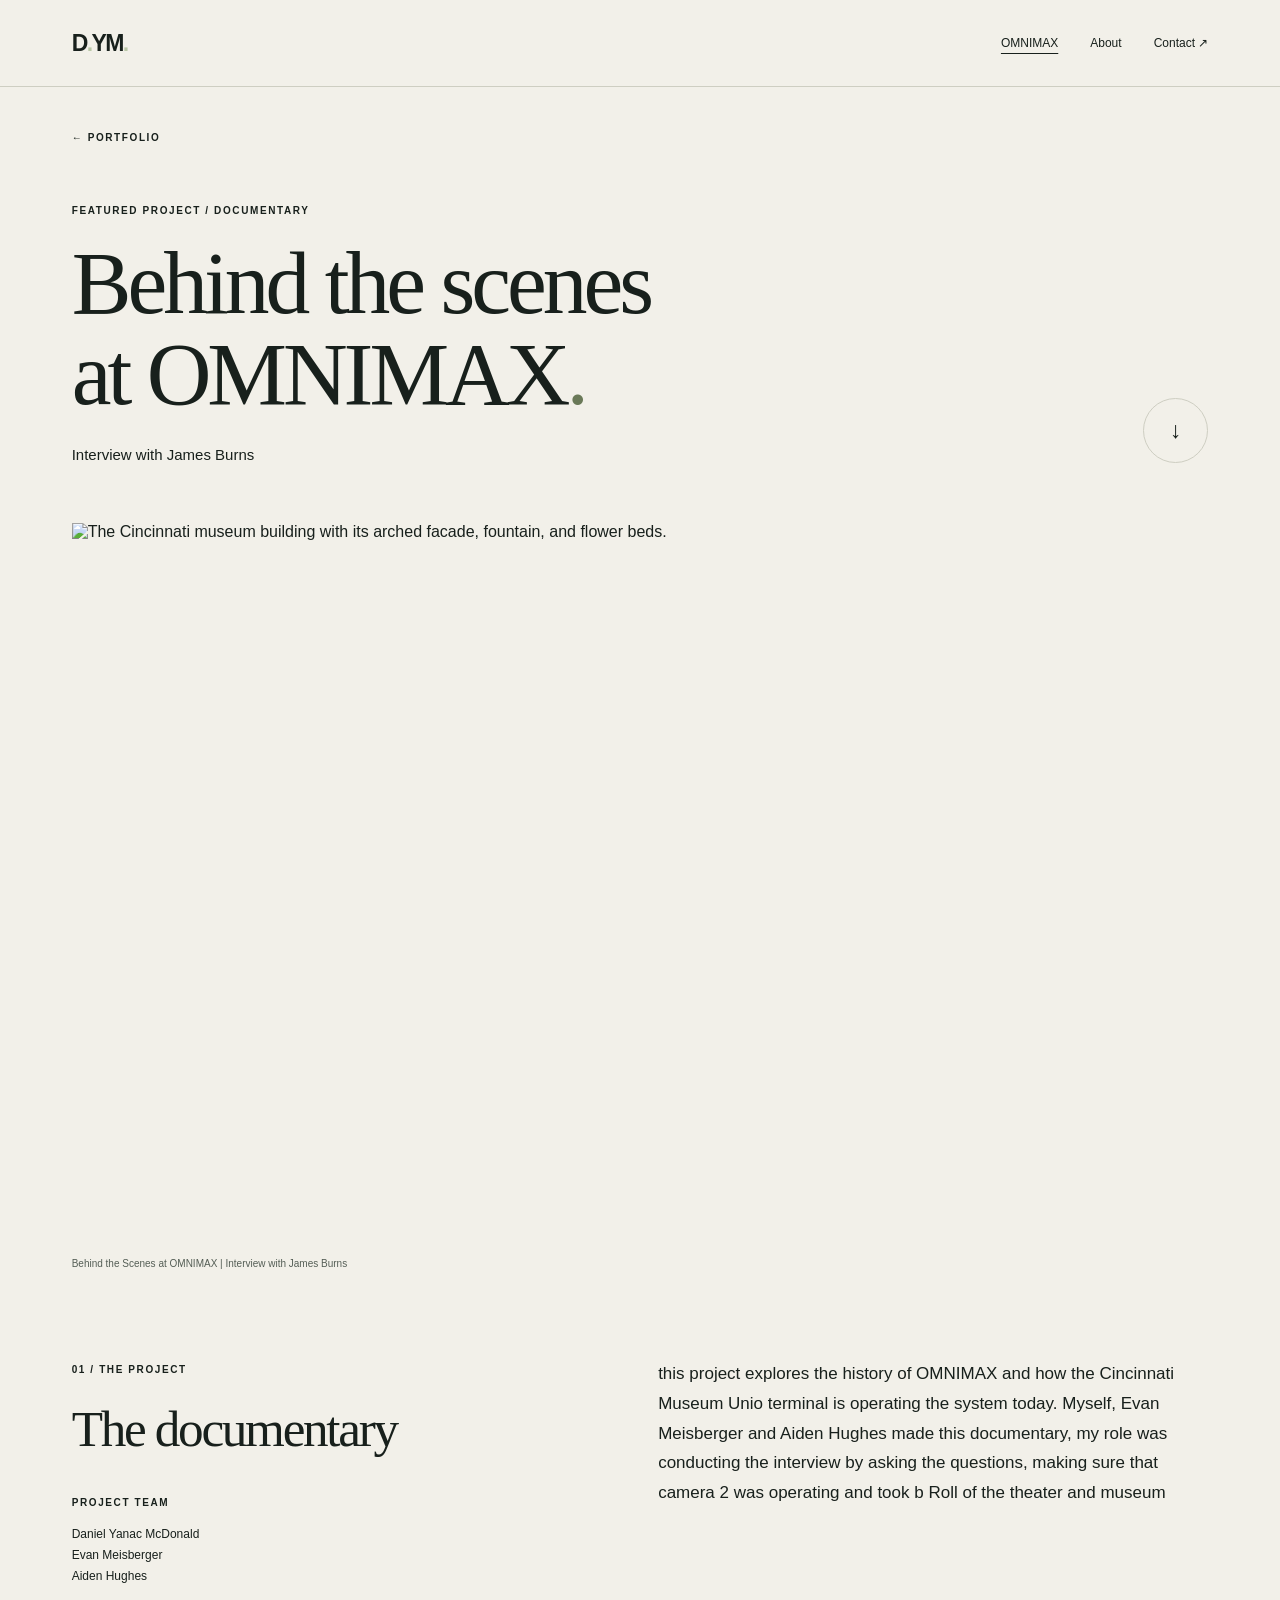
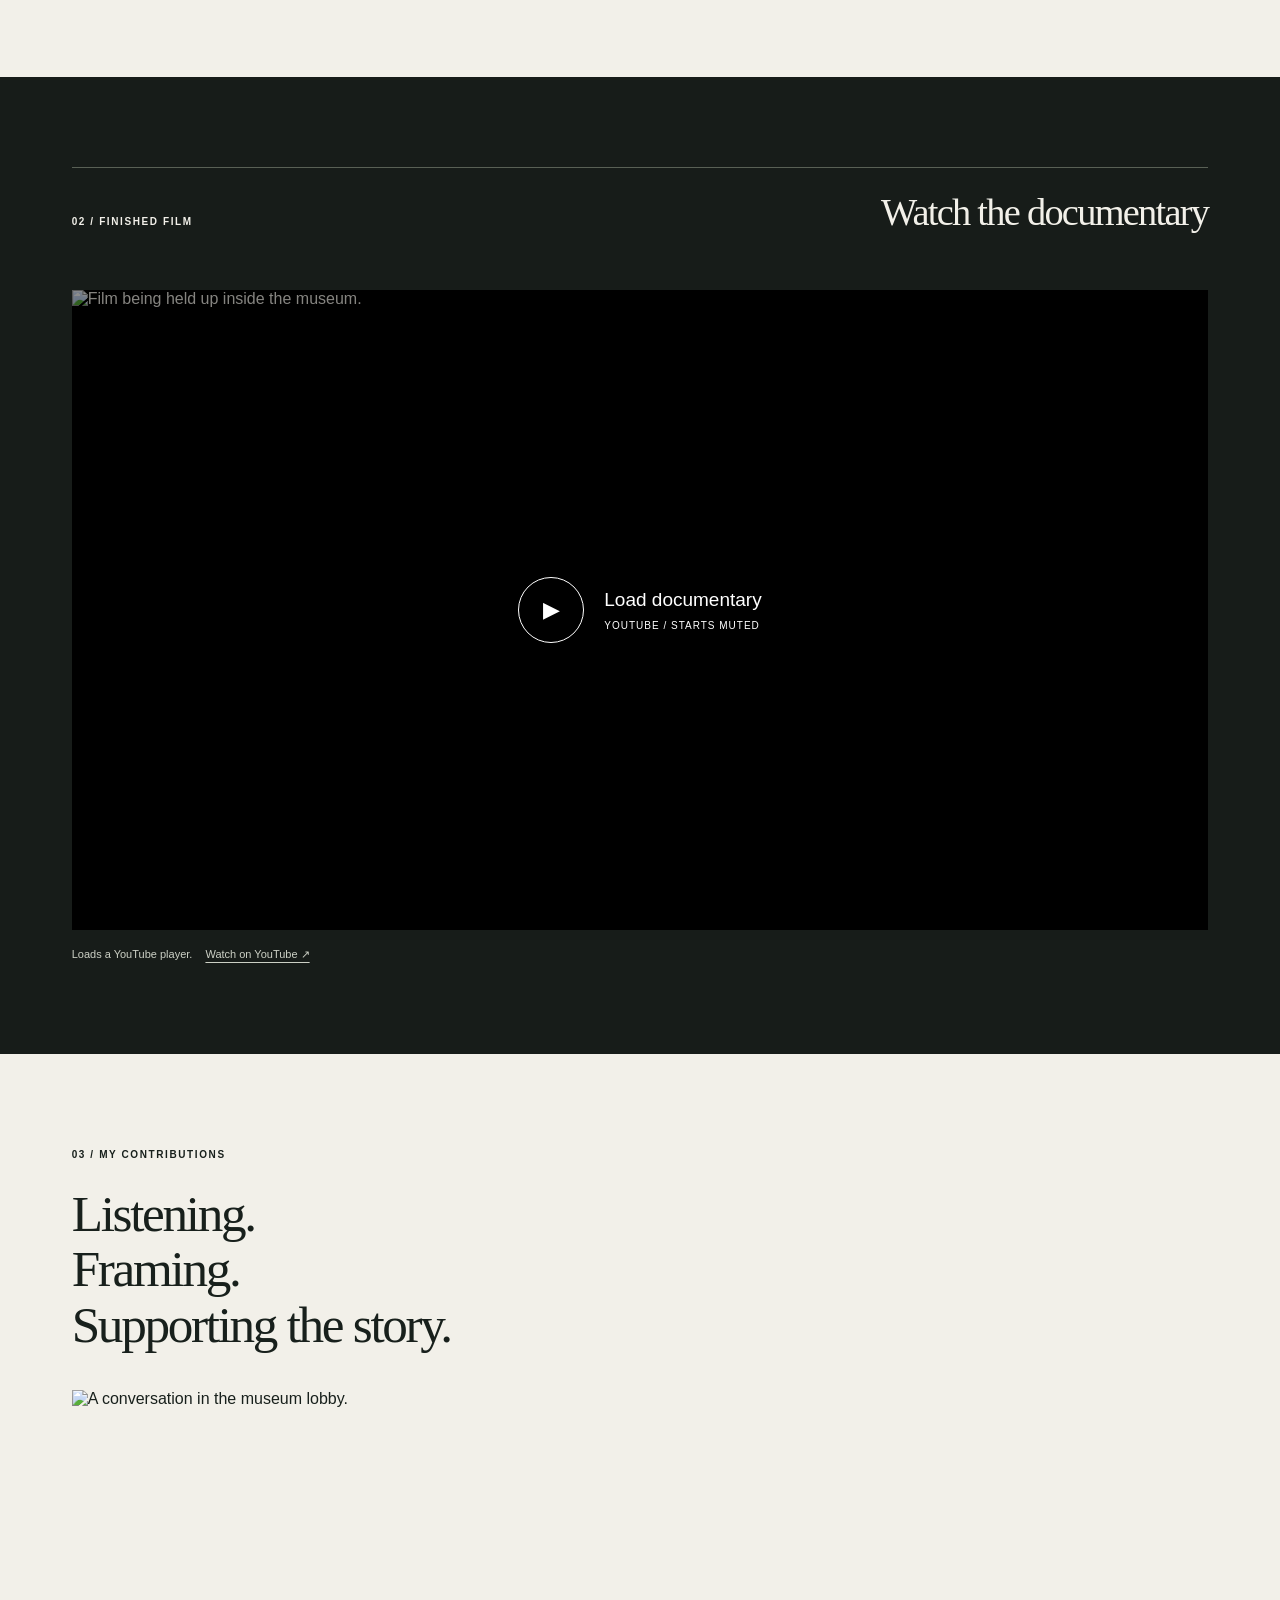
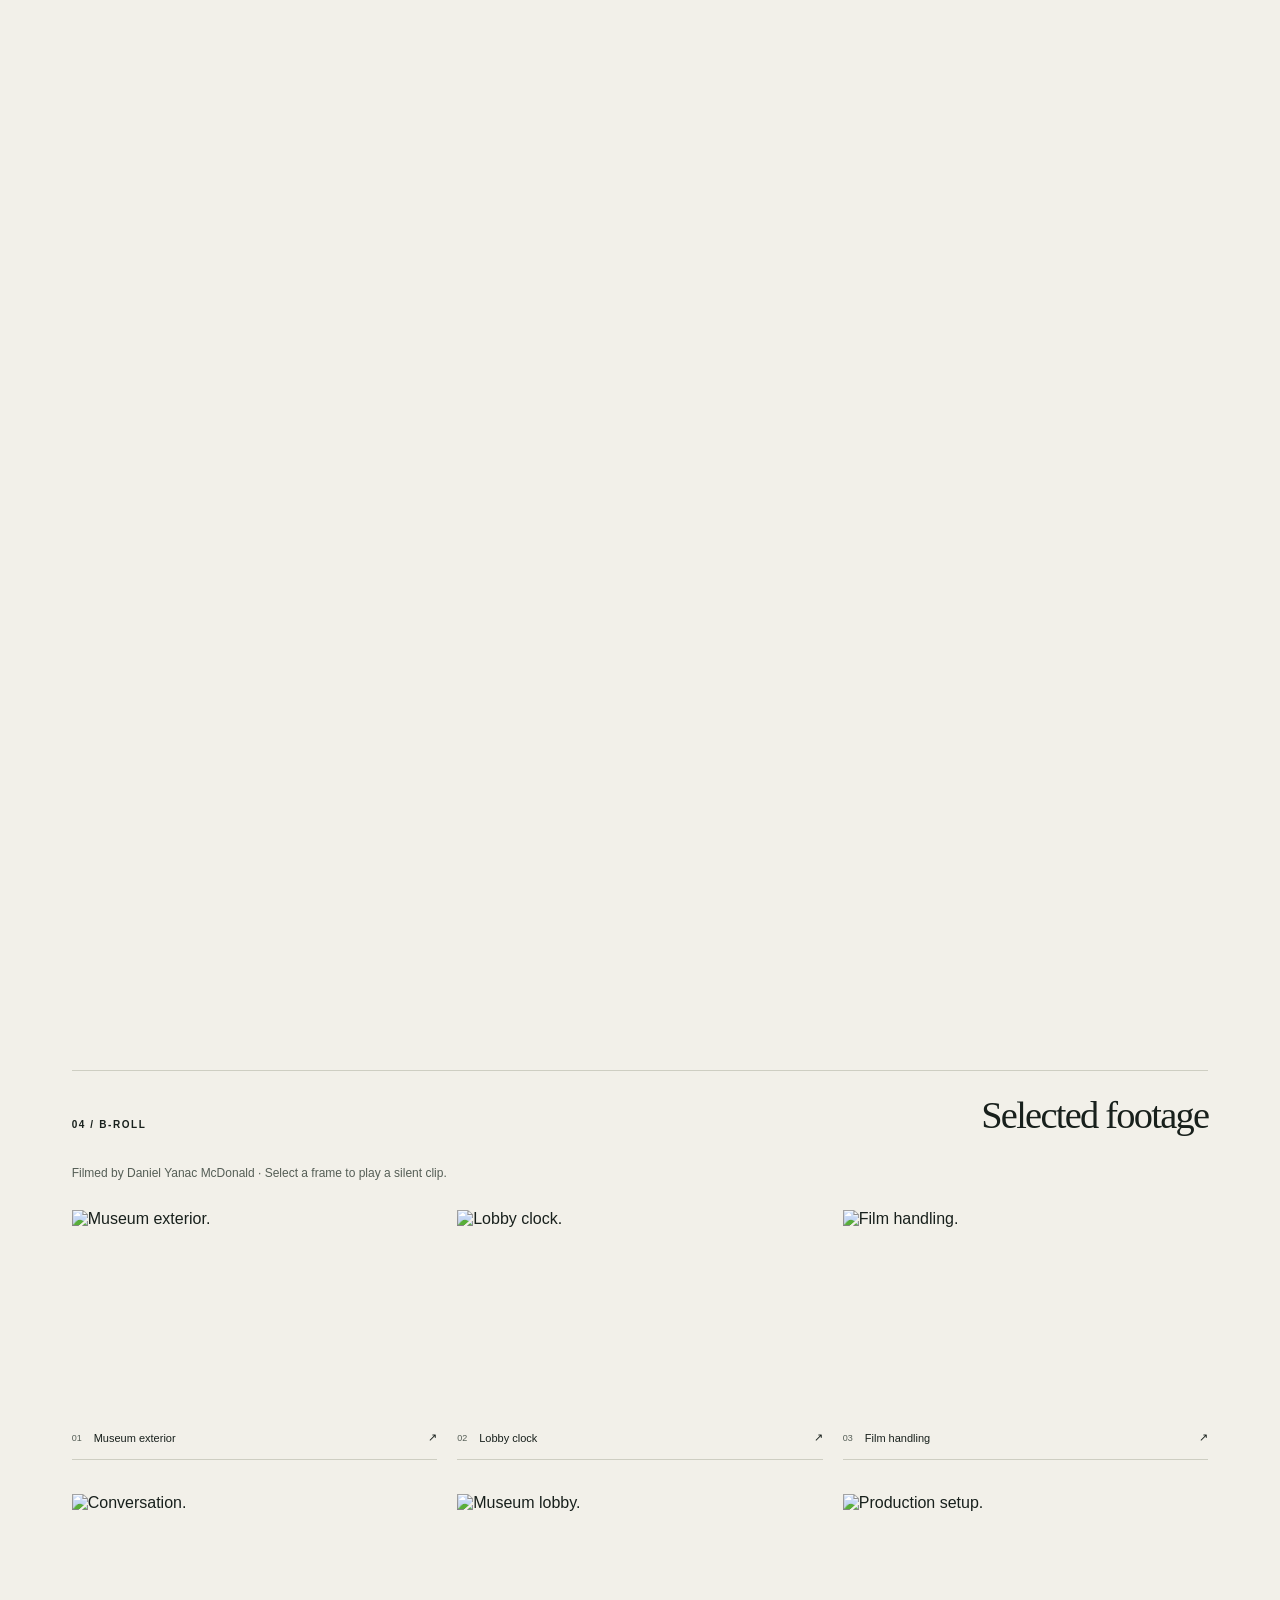
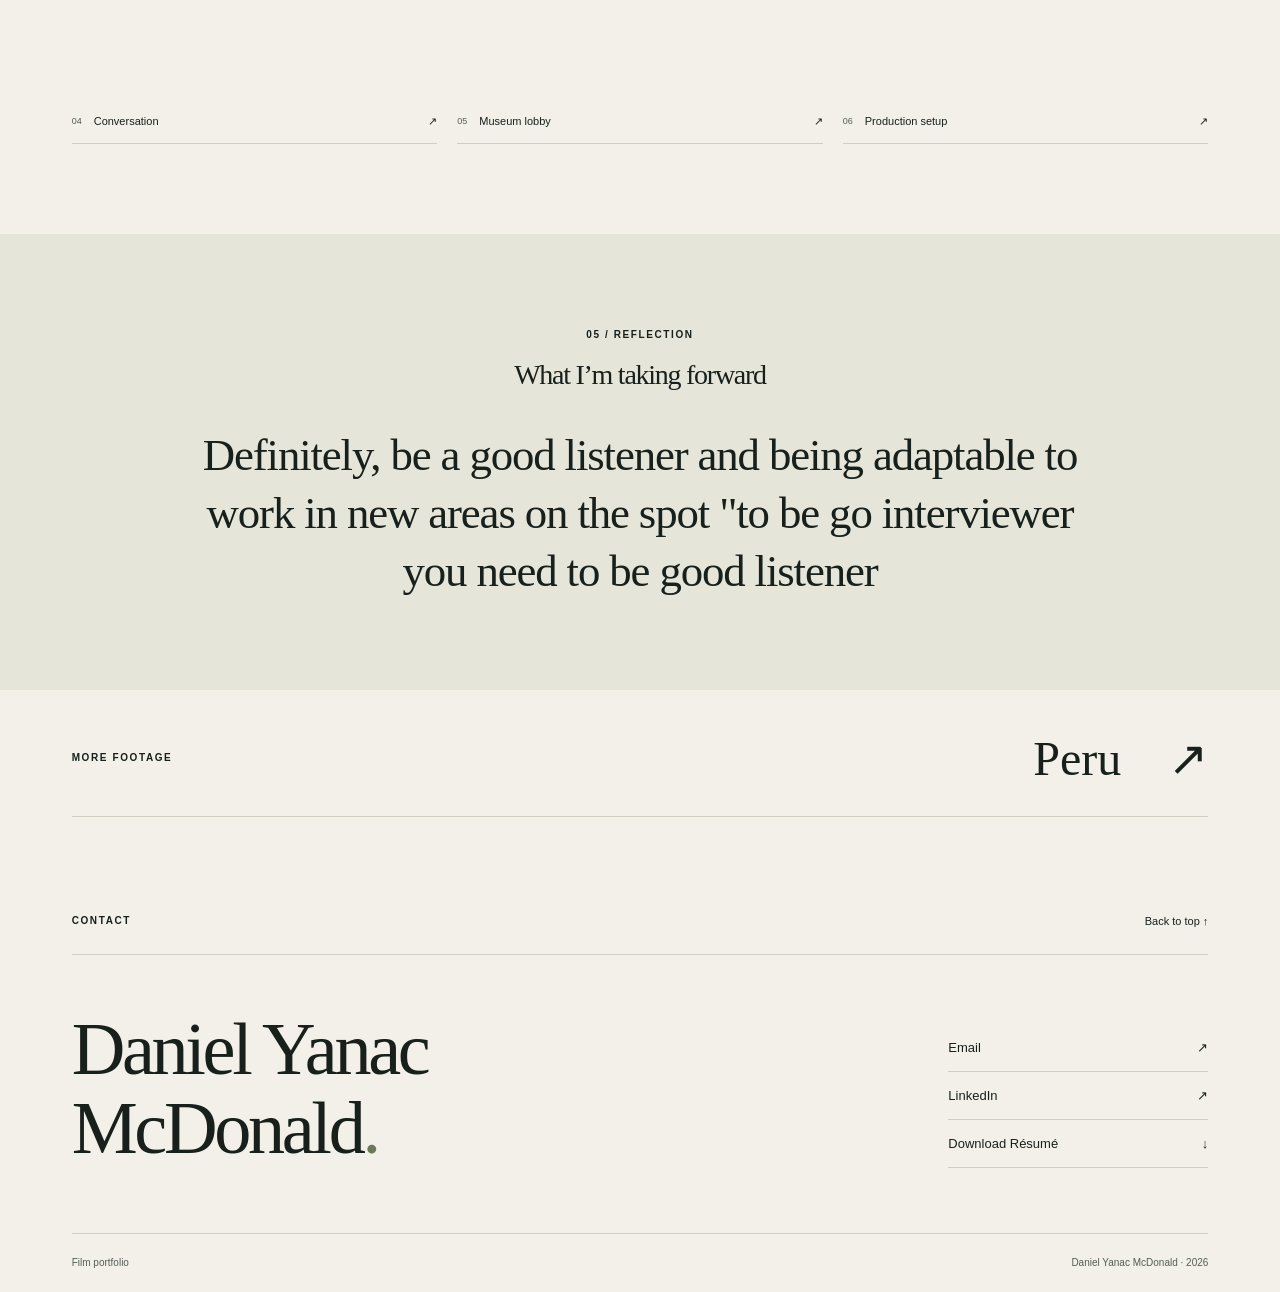
==== omnimax.html @ 699c39f5 "Add files via upload" ====
<!doctype html>
<html lang="en">
  <head>
    <meta charset="utf-8">
    <meta name="viewport" content="width=device-width, initial-scale=1">
    <meta name="theme-color" content="#171c19">
    <meta name="description" content="Behind the Scenes at OMNIMAX | Interview with James Burns. Documentary, interview decisions, b-roll, and reflection by Daniel Yanac McDonald.">
    <title>OMNIMAX | Daniel Yanac McDonald</title>
    <link rel="icon" href="assets/favicon.svg" type="image/svg+xml">
    <link rel="stylesheet" href="styles.css">
    <script src="script.js" defer></script>
  </head>
  <body id="top" class="project-page">
    <a class="skip-link" href="#main">Skip to content</a>
    <header class="site-header on-paper">
      <a class="wordmark" href="index.html" aria-label="Daniel Yanac McDonald, home">D<span class="wordmark-dot">.</span>YM<span class="wordmark-dot">.</span></a>
      <nav aria-label="Main navigation">
        <a href="omnimax.html" aria-current="page">OMNIMAX</a>
    <a href="index.html#about">About</a>
    <a href="index.html#contact">Contact <span aria-hidden="true">↗</span></a>
      </nav>
    </header>
    <main id="main">
      <section class="project-intro section-pad">
        <a class="eyebrow back-link" href="index.html">← Portfolio</a>
        <div class="project-heading">
          <div>
            <p class="eyebrow">
              Featured project / Documentary
            </p>
            <h1>
              Behind the scenes<br>at OMNIMAX<span class="accent">.</span>
            </h1>
            <p class="project-subtitle">
              Interview with James Burns
            </p>
          </div>
          <a href="#documentary" class="round-link" aria-label="Go to documentary">↓</a>
        </div>
      </section>
      <figure class="project-panorama">
        <img src="assets/omnimax-exterior.jpg" alt="The Cincinnati museum building with its arched facade, fountain, and flower beds." width="1280" height="720">
        <figcaption>
          Behind the Scenes at OMNIMAX | Interview with James Burns
        </figcaption>
      </figure>
      <section class="project-story section-pad" aria-labelledby="project-title">
        <div>
          <span class="eyebrow">01 / The project</span>
          <h2 id="project-title">
            The documentary
          </h2>
          <div class="collaborators">
            <span class="eyebrow">Project team</span>
            <p>
              Daniel Yanac McDonald<br>Evan Meisberger<br>Aiden Hughes
            </p>
          </div>
        </div>
        <div class="story-prose">
          <p>
            this project explores the  history of OMNIMAX and how the Cincinnati Museum Unio terminal is operating the system today. Myself, Evan Meisberger and Aiden Hughes made this documentary, my role was conducting the interview  by asking the questions, making sure that camera 2 was operating and took b Roll of the theater and museum
          </p>
        </div>
      </section>
      <section id="documentary" class="documentary section-pad" aria-labelledby="documentary-title">
        <div class="section-rule">
          <span class="eyebrow">02 / Finished film</span>
          <h2 id="documentary-title">
            Watch the documentary
          </h2>
        </div>
        <div class="documentary-player" id="documentary-player">
          <img src="assets/omnimax-film.jpg" alt="Film being held up inside the museum." width="1280" height="720" loading="lazy"><button type="button" id="load-documentary"><span class="play-circle" aria-hidden="true">▶</span><span>Load documentary<span class="small-label">YouTube / starts muted</span></span></button>
        </div>
        <p class="player-note">
          Loads a YouTube player. <a href="https://www.youtube.com/watch?v=c5mxEEuOQnI" target="_blank" rel="noopener noreferrer">Watch on YouTube ↗</a>
        </p>
      </section>
      <section class="decisions section-pad" aria-labelledby="decisions-title">
        <div class="decision-heading">
          <span class="eyebrow">03 / My contributions</span>
          <h2 id="decisions-title">
            Listening.<br>Framing.<br>Supporting the story.
          </h2>
          <img src="assets/omnimax-conversation.jpg" alt="A conversation in the museum lobby." width="1280" height="720" loading="lazy">
        </div>
        <div class="story-prose">
          <p>
            even though I was conducting the interview, I made the choice to let the interviewee James Burns was tell us the story which meant I had to be listener and add question added to direct the interview where I wanted to go without it seeming like a questionnaire. I was also incharege of one cameras during the interview and makes sure it was on frame and focused shooting right material tht our team needed. I help with B- roll by adding visuals footage that allowed the views to see what was being talk about during the interview.
          </p>
        </div>
      </section>
      <section class="broll section-pad" aria-labelledby="broll-title">
        <div class="section-rule">
          <span class="eyebrow">04 / B-roll</span>
          <h2 id="broll-title">
            Selected footage
          </h2>
        </div>
        <p class="broll-credit">
          Filmed by Daniel Yanac McDonald · Select a frame to play a silent clip.
        </p>
        <div class="broll-grid">
          <button type="button" class="broll-frame" data-clip="assets/omnimax-exterior.mp4" data-poster="assets/omnimax-exterior.jpg" data-label="Museum exterior" aria-label="View silent b-roll: Museum exterior"><img src="assets/omnimax-exterior.jpg" alt="Museum exterior." loading="lazy"><span><b>01</b> Museum exterior <span aria-hidden="true">↗</span></span></button>
<button type="button" class="broll-frame" data-clip="assets/omnimax-clock.mp4" data-poster="assets/omnimax-clock.jpg" data-label="Lobby clock" aria-label="View silent b-roll: Lobby clock"><img src="assets/omnimax-clock.jpg" alt="Lobby clock." loading="lazy"><span><b>02</b> Lobby clock <span aria-hidden="true">↗</span></span></button>
<button type="button" class="broll-frame" data-clip="assets/omnimax-film.mp4" data-poster="assets/omnimax-film.jpg" data-label="Film handling" aria-label="View silent b-roll: Film handling"><img src="assets/omnimax-film.jpg" alt="Film handling." loading="lazy"><span><b>03</b> Film handling <span aria-hidden="true">↗</span></span></button>
<button type="button" class="broll-frame" data-clip="assets/omnimax-conversation.mp4" data-poster="assets/omnimax-conversation.jpg" data-label="Conversation" aria-label="View silent b-roll: Conversation"><img src="assets/omnimax-conversation.jpg" alt="Conversation." loading="lazy"><span><b>04</b> Conversation <span aria-hidden="true">↗</span></span></button>
<button type="button" class="broll-frame" data-clip="assets/omnimax-lobby.mp4" data-poster="assets/omnimax-lobby.jpg" data-label="Museum lobby" aria-label="View silent b-roll: Museum lobby"><img src="assets/omnimax-lobby.jpg" alt="Museum lobby." loading="lazy"><span><b>05</b> Museum lobby <span aria-hidden="true">↗</span></span></button>
<button type="button" class="broll-frame" data-clip="assets/omnimax-production.mp4" data-poster="assets/omnimax-production.jpg" data-label="Production setup" aria-label="View silent b-roll: Production setup"><img src="assets/omnimax-production.jpg" alt="Production setup." loading="lazy"><span><b>06</b> Production setup <span aria-hidden="true">↗</span></span></button>
        </div>
      </section>
      <section class="reflection section-pad" aria-labelledby="reflection-title">
        <span class="eyebrow">05 / Reflection</span>
        <h2 id="reflection-title">
          What I’m taking forward
        </h2>
        <blockquote>
          <p>
            Definitely, be a good listener  and being adaptable to work in new areas on the spot &quot;to be go interviewer you need to be good listener
          </p>
        </blockquote>
      </section>
      <div class="next-work section-pad">
        <a href="index.html#peru"><span class="eyebrow">More footage</span><span>Peru <span aria-hidden="true">↗</span></span></a>
      </div>
    </main>
    <footer id="contact" class="contact section-pad">
      <div class="contact-top">
        <span class="eyebrow">Contact</span><a class="back-top" href="#top">Back to top ↑</a>
      </div>
      <div class="contact-main">
        <h2>
          Daniel Yanac<br>McDonald<span class="accent">.</span>
        </h2>
        <div class="contact-links">
          <a href="mailto:daniel.lee.yanac@gmail.com">Email <span>↗</span></a>
    <a href="https://www.linkedin.com/in/dyanacmcdonald/" target="_blank" rel="noopener noreferrer">LinkedIn <span>↗</span></a>
    <a href="assets/daniel-yanac-mcdonald-resume.pdf" download>Download Résumé <span>↓</span></a>
        </div>
      </div>
      <div class="footer-baseline">
        <span>Film portfolio</span><span>Daniel Yanac McDonald · 2026</span>
      </div>
    </footer>
    <dialog id="clip-dialog" aria-labelledby="clip-title">
      <div class="dialog-heading">
        <h2 id="clip-title">
          B-roll
        </h2>
        <button id="close-dialog" type="button">Close ✕</button>
      </div>
      <video id="dialog-film" controls muted loop playsinline preload="none">
      </video>
      <p>
        Silent footage · Daniel Yanac McDonald
      </p>
    </dialog>
  </body>
</html>
---- styles.css ----
/* Shared design: warm paper, quiet typography, footage at full scale. */
:root {
  --paper:#f2f0e9;
  --ink:#18201c;
  --muted:#555e56;
  --line:#cecec2;
  --accent:#bac7a7;
  --dark:#171c19;
  --gutter:clamp(22px,5.6vw,90px);
  --serif:Georgia,'Times New Roman',serif;
  --sans:Arial,Helvetica,sans-serif
}

* {
  box-sizing:border-box
}

html {
  scroll-behavior:smooth;
  scroll-padding-top:24px
}

body {
  margin:0;
  background:var(--paper);
  color:var(--ink);
  font-family:var(--sans);
  -webkit-font-smoothing:antialiased
}

button,a {
  -webkit-tap-highlight-color:transparent
}

a {
  color:inherit;
  text-decoration:none
}

a:hover {
  text-decoration:underline;
  text-underline-offset:5px
}

button {
  font:inherit;
  cursor:pointer
}

button:disabled {
  cursor:default
}

img,video {
  display:block;
  max-width:100%
}

button:focus-visible,a:focus-visible {
  outline:3px solid #87976a;
  outline-offset:6px
}

h1,h2,h3,p,figure {
  margin:0
}

h1,h2 {
  font-family:var(--serif);
  font-weight:400;
  letter-spacing:-.045em
}

p {
  line-height:1.75
}

button {
  color:inherit
}

section[id],footer[id] {
  scroll-margin-top:25px
}

.eyebrow {
  text-transform:uppercase;
  letter-spacing:.16em;
  font-size:10px;
  font-weight:600;
  line-height:1.8
}

.section-pad {
  padding:90px var(--gutter)
}

.accent {
  color:#6a7958
}

.skip-link {
  position:absolute;
  left:20px;
  top:-80px;
  background:var(--paper);
  color:var(--ink);
  padding:15px;
  z-index:100
}

.skip-link:focus {
  top:12px
}

.site-header {
  position:absolute;
  z-index:10;
  top:0;
  left:0;
  width:100%;
  display:flex;
  align-items:center;
  justify-content:space-between;
  padding:26px var(--gutter);
  color:#fff
}

.wordmark {
  font-size:23px;
  letter-spacing:-.07em;
  font-weight:700
}

.wordmark-dot {
  color:var(--accent)
}

.site-header nav {
  display:flex;
  gap:32px;
  font-size:12px
}

.site-header nav a {
  padding:10px 0
}

.site-header [aria-current] {
  text-decoration:underline;
  text-underline-offset:6px
}

.site-header.on-paper {
  position:relative;
  color:var(--ink);
  border-bottom:1px solid var(--line)
}

/* The first viewport is a film environment, not an intro column. */
.cinema {
  position:relative;
  min-height:640px;
  height:91svh;
  max-height:1100px;
  background:#222a22;
  color:#fff;
  overflow:hidden
}

.cinema-video,.cinema-shade {
  position:absolute;
  width:100%;
  height:100%;
  inset:0;
  object-fit:cover
}

.cinema-shade {
  background:linear-gradient(180deg,rgba(0,0,0,.62),transparent 35%,rgba(0,0,0,.3) 50%,rgba(0,0,0,.82))
}

.cinema-topline {
  position:absolute;
  top:125px;
  left:var(--gutter);
  right:var(--gutter);
  display:flex;
  justify-content:space-between;
  border-top:1px solid #ffffff65;
  padding-top:17px
}

.cinema-title {
  position:absolute;
  bottom:118px;
  left:var(--gutter);
  right:var(--gutter)
}

.cinema-title h1 {
  font-size:clamp(48px,6.3vw,96px);
  line-height:1.02;
  margin:15px 0 27px;
  max-width:1000px;
  text-shadow:0 2px 20px #0003
}

.cinema-title h1 span {
  color:var(--accent)
}

.light-link {
  display:inline-flex;
  gap:42px;
  border-bottom:1px solid #ffffff85;
  padding-bottom:10px;
  font-size:13px
}

.cinema-bottom {
  position:absolute;
  bottom:26px;
  left:var(--gutter);
  right:var(--gutter);
  display:flex;
  justify-content:space-between;
  align-items:center
}

.cinema-bottom>a span {
  margin-left:20px
}

.play-toggle {
  background:#17201bce;
  color:#fff;
  border:1px solid #ffffff75;
  border-radius:30px;
  padding:10px 17px;
  display:flex;
  gap:22px;
  align-items:center;
  font-size:11px;
  min-height:40px
}

.play-toggle:hover {
  background:#293629
}

.film-caption {
  padding:18px var(--gutter);
  border-bottom:1px solid var(--line);
  display:flex;
  justify-content:space-between;
  gap:28px;
  font-size:10px;
  line-height:1.7
}

.film-caption>span:last-child {
  flex-shrink:0
}

.film-caption a {
  text-decoration:underline;
  text-underline-offset:3px
}

.film-caption>span>span {
  padding:0 13px;
  color:var(--muted)
}

.section-rule {
  display:flex;
  align-items:baseline;
  justify-content:space-between;
  border-top:1px solid var(--line);
  padding-top:22px;
  margin-bottom:56px;
  gap:25px
}

.section-rule h2 {
  font-size:clamp(26px,3vw,42px)
}

.about-layout {
  display:grid;
  grid-template-columns: minmax(220px,.8fr) minmax(0,1.3fr);
  gap:clamp(40px,9vw,150px);
  align-items:start
}

.portrait-wrap {
  max-width:430px
}

.portrait {
  width:100%;
  height:auto;
  aspect-ratio:4/4.6;
  object-fit:cover;
  object-position:center 25%;
  filter:saturate(.78)
}

.resume-link {
  margin-top:20px
}

.text-link {
  display:flex;
  align-items:center;
  justify-content:space-between;
  gap:45px;
  font-size:12px;
  padding:14px 0;
  border-bottom:1px solid var(--line);
  width:fit-content;
  min-width:150px
}

.brand {
  font-family:var(--serif);
  font-size:clamp(28px,3.2vw,46px);
  letter-spacing:-.03em;
  line-height:1.25;
  margin-bottom:36px
}

.bio {
  font-size:14px;
  color:#414b43;
  max-width:590px;
  margin-bottom:22px
}

.purpose {
  background:#e5e5da;
  display:grid;
  grid-template-columns:1fr 1fr;
  gap:clamp(45px,9vw,150px);
  align-items:center;
  padding-top:80px;
  padding-bottom:80px
}

.purpose-image {
  max-width:410px;
  margin-left:auto;
  width:100%
}

.purpose-image img {
  width:100%;
  aspect-ratio:4/4.8;
  object-fit:cover;
  object-position:50% 35%
}

.purpose-copy h2 {
  font-size:clamp(44px,5.4vw,78px);
  line-height:1.02;
  margin:25px 0 30px
}

.purpose-copy p {
  max-width:520px;
  font-size:14px;
  margin-top:18px;
  color:#414b43
}

.peru {
  background:var(--dark);
  color:var(--paper)
}

.peru .section-rule {
  border-color:#596055
}

.peru-intro {
  display:grid;
  grid-template-columns:1.5fr 1fr;
  gap:60px;
  margin-bottom:38px;
  align-items:end
}

.peru-intro p {
  font-family:var(--serif);
  font-size:25px;
  line-height:1.4;
  max-width:650px
}

.peru-intro>.eyebrow {
  justify-self:end;
  color:#d0d8c6;
  font-size:9px
}

.peru-player {
  position:relative;
  background:#090d0a;
  aspect-ratio:16/9;
  overflow:hidden
}

.peru-player video {
  width:100%;
  height:100%;
  object-fit:contain
}

.peru-player .play-toggle {
  position:absolute;
  bottom:20px;
  right:20px
}

.gallery-status {
  position:absolute;
  bottom:22px;
  left:24px;
  font-size:11px;
  background:#17201bdb;
  border-radius:3px;
  padding:8px 11px
}

.gallery-strip {
  display:grid;
  grid-template-columns:repeat(5,minmax(0,1fr));
  gap:13px;
  margin-top:16px
}

.gallery-choice {
  padding:0;
  border:0;
  background:none;
  color:#d8dccf;
  text-align:left;
  opacity:.65;
  border-bottom:2px solid transparent
}

.gallery-choice:hover,.gallery-choice.is-active {
  opacity:1
}

.gallery-choice.is-active {
  border-color:var(--accent)
}

.gallery-choice img {
  width:100%;
  aspect-ratio:16/9;
  object-fit:cover
}

.gallery-choice>span {
  display:block;
  padding:13px 0;
  font-size:11px
}

.gallery-choice b {
  font-size:9px;
  font-weight:400;
  color:#c5cdb8;
  margin-right:7px
}

.contact {
  padding-top:55px;
  padding-bottom:24px
}

.contact-top {
  display:flex;
  justify-content:space-between;
  align-items:center;
  border-bottom:1px solid var(--line);
  padding-bottom:24px
}

.back-top {
  font-size:11px
}

.contact-main {
  display:flex;
  justify-content:space-between;
  gap:40px;
  align-items:end;
  padding:55px 0 65px
}

.contact h2 {
  font-size:clamp(38px,5.8vw,82px);
  line-height:1.06
}

.contact-links {
  width:260px
}

.contact-links a {
  border-bottom:1px solid var(--line);
  display:flex;
  justify-content:space-between;
  gap:30px;
  padding:16px 0;
  font-size:13px
}

.footer-baseline {
  font-size:10px;
  display:flex;
  justify-content:space-between;
  gap:20px;
  border-top:1px solid var(--line);
  padding-top:23px;
  color:var(--muted)
}

/* OMNIMAX: finished work, then the interview and the visual evidence. */
.project-intro {
  padding-top:40px;
  padding-bottom:55px
}

.back-link {
  display:inline-block;
  margin-bottom:55px
}

.project-heading {
  display:flex;
  justify-content:space-between;
  align-items:end;
  gap:30px
}

.project-heading h1 {
  font-size:clamp(50px,7vw,105px);
  line-height:1.02;
  margin-top:17px
}

.project-subtitle {
  font-size:15px;
  margin-top:22px
}

.round-link {
  border:1px solid var(--line);
  width:65px;
  height:65px;
  border-radius:50%;
  display:grid;
  place-items:center;
  font-size:23px;
  margin-bottom:5px;
  flex-shrink:0
}

.project-panorama {
  margin:0 var(--gutter)
}

.project-panorama img {
  width:100%;
  aspect-ratio:2.3;
  object-fit:cover
}

.project-panorama figcaption {
  font-size:10px;
  padding-top:15px;
  color:var(--muted)
}

.project-story,.decisions {
  display:grid;
  grid-template-columns:1fr 1.2fr;
  gap:clamp(40px,10vw,160px)
}

.project-story h2,.decision-heading h2 {
  font-size:clamp(34px,4vw,58px);
  line-height:1.08;
  margin-top:22px
}

.story-prose {
  font-size:17px
}

.collaborators {
  margin-top:36px
}

.collaborators p {
  font-size:12px;
  margin-top:12px
}

.documentary {
  background:var(--dark);
  color:var(--paper)
}

.documentary .section-rule {
  border-color:#596055
}

.documentary-player {
  aspect-ratio:16/9;
  position:relative;
  background:#000
}

.documentary-player>img {
  height:100%;
  width:100%;
  object-fit:cover;
  filter:brightness(.55)
}

.documentary-player>button {
  position:absolute;
  inset:0;
  background:transparent;
  border:0;
  display:flex;
  align-items:center;
  justify-content:center;
  gap:20px;
  color:white;
  font-size:19px;
  text-align:left
}

.play-circle {
  width:66px;
  height:66px;
  display:grid;
  place-items:center;
  border:1px solid #fff;
  border-radius:50%;
  font-size:22px
}

.small-label {
  display:block;
  font-size:10px;
  letter-spacing:.1em;
  text-transform:uppercase;
  margin-top:9px
}

.documentary-player iframe {
  width:100%;
  height:100%;
  border:0
}

.player-note {
  font-size:11px;
  color:#ccd0c5;
  margin-top:15px
}

.player-note a {
  text-decoration:underline;
  text-underline-offset:4px;
  margin-left:10px
}

.decision-heading img {
  margin-top:38px;
  width:100%
}

.decisions {
  padding-bottom:30px
}

.decisions .story-prose {
  padding-top:38px
}

.broll-credit {
  font-size:12px;
  color:var(--muted);
  margin-top:-30px;
  margin-bottom:26px
}

.broll-grid {
  display:grid;
  grid-template-columns:repeat(3,minmax(0,1fr));
  gap:34px 20px
}

.broll-frame {
  padding:0;
  border:0;
  background:none;
  text-align:left
}

.broll-frame img {
  width:100%;
  aspect-ratio:16/9;
  object-fit:cover;
  transition:filter .25s
}

.broll-frame:hover img {
  filter:brightness(1.13)
}

.broll-frame>span {
  display:flex;
  align-items:center;
  gap:12px;
  font-size:11px;
  padding:15px 0;
  border-bottom:1px solid var(--line)
}

.broll-frame>span>span {
  margin-left:auto
}

.broll-frame b {
  font-size:9px;
  font-weight:400;
  color:var(--muted)
}

.reflection {
  background:#e5e5da;
  text-align:center
}

.reflection h2 {
  font-size:28px;
  margin-top:15px
}

.reflection blockquote {
  margin:35px auto 0;
  max-width:900px;
  font-family:var(--serif);
  font-size:clamp(28px,3.5vw,49px);
  letter-spacing:-.025em
}

.reflection blockquote p {
  line-height:1.3
}

.next-work {
  padding-top:40px;
  padding-bottom:40px
}

.next-work>a {
  display:flex;
  align-items:center;
  justify-content:space-between;
  border-bottom:1px solid var(--line);
  padding-bottom:30px
}

.next-work>a>span:last-child {
  font-family:var(--serif);
  font-size:48px
}

.next-work>a>span:last-child span {
  margin-left:35px
}

dialog {
  padding:24px;
  background:var(--dark);
  color:white;
  border:1px solid #596055;
  width:min(1000px,94vw);
  max-height:94svh
}

dialog::backdrop {
  background:#000c
}

dialog video {
  width:100%;
  max-height:72svh;
  background:black
}

dialog p {
  font-size:11px;
  margin-top:14px;
  color:#d0d8c6
}

.dialog-heading {
  display:flex;
  justify-content:space-between;
  align-items:center;
  margin-bottom:20px;
  gap:25px
}

.dialog-heading h2 {
  font-size:25px
}

.dialog-heading button {
  background:none;
  color:white;
  border:1px solid #fff8;
  padding:10px 16px;
  font-size:12px
}

body.dialog-open {
  overflow:hidden
}

@media(min-width:1700px) {
  .about-layout,.purpose,.project-story,.decisions {
    gap:150px
  }

  .section-pad {
    padding-left:max(var(--gutter),calc((100vw - 1500px)/2));
    padding-right:max(var(--gutter),calc((100vw - 1500px)/2))
  }

}

@media(max-width:760px) {
  .section-pad {
    padding-top:60px;
    padding-bottom:60px
  }

  .site-header {
    padding-top:20px;
    padding-bottom:20px
  }

  .site-header nav {
    gap:21px;
    font-size:11px
  }

  .wordmark {
    font-size:21px
  }

  .cinema {
    min-height:620px;
    height:88svh
  }

  .cinema-topline {
    top:100px
  }

  .cinema-title {
    bottom:125px
  }

  .cinema-title h1 {
    font-size:clamp(42px,8.8vw,65px)
  }

  .cinema-location {
    display:none
  }

  .cinema-video {
    object-position:50%
  }

  .film-caption {
    display:block;
    font-size:9px
  }

  .film-caption>span {
    display:block
  }

  .film-caption>span:last-child {
    margin-top:6px
  }

  .section-rule {
    margin-bottom:35px
  }

  .section-rule h2 {
    font-size:28px
  }

  .eyebrow {
    font-size:9px
  }

  .about-layout {
    grid-template-columns:1fr;
    gap:35px
  }

  .portrait-wrap {
    max-width:340px;
    width:72%
  }

  .portrait {
    aspect-ratio:4/4.4
  }

  .brand {
    font-size:32px;
    margin-bottom:25px
  }

  .bio {
    font-size:14px
  }

  .purpose {
    grid-template-columns:1fr;
    gap:35px
  }

  .purpose-image {
    width:70%;
    max-width:350px;
    margin-left:auto
  }

  .purpose-copy {
    grid-row:1
  }

  .purpose-copy h2 {
    font-size:56px
  }

  .purpose-copy p {
    font-size:14px
  }

  .peru-intro {
    grid-template-columns:1fr;
    gap:22px
  }

  .peru-intro p {
    font-size:23px
  }

  .peru-intro>.eyebrow {
    justify-self:start
  }

  .peru-player {
    aspect-ratio:4/3
  }

  .gallery-status {
    left:12px;
    bottom:16px;
    font-size:10px;
    max-width:50%;
    padding:7px
  }

  .peru-player .play-toggle {
    right:12px;
    bottom:14px;
    padding:9px 12px;
    gap:12px;
    font-size:10px
  }

  .gallery-strip {
    gap:8px
  }

  .gallery-choice>span {
    font-size:9px;
    padding:10px 0
  }

  .gallery-choice b {
    display:block;
    margin-bottom:4px
  }

  .contact-main {
    display:block;
    padding:35px 0 40px
  }

  .contact h2 {
    font-size:51px
  }

  .contact-links {
    width:100%;
    margin-top:30px
  }

  .footer-baseline {
    font-size:9px
  }

  .project-intro {
    padding-top:28px;
    padding-bottom:35px
  }

  .back-link {
    margin-bottom:35px
  }

  .project-heading h1 {
    font-size:48px
  }

  .project-heading {
    gap:10px
  }

  .round-link {
    display:none
  }

  .project-panorama img {
    aspect-ratio:16/10
  }

  .project-panorama figcaption {
    font-size:9px
  }

  .project-story,.decisions {
    grid-template-columns:1fr;
    gap:28px
  }

  .project-story h2,.decision-heading h2 {
    font-size:40px
  }

  .story-prose {
    font-size:15px
  }

  .collaborators {
    margin-top:25px
  }

  .decisions .story-prose {
    padding:0
  }

  .broll-grid {
    grid-template-columns:repeat(2,minmax(0,1fr));
    gap:20px 12px
  }

  .broll-frame>span {
    font-size:10px;
    gap:7px;
    align-items:start
  }

  .broll-credit {
    margin-top:-12px
  }

  .documentary-player>button {
    font-size:14px;
    gap:13px
  }

  .play-circle {
    width:48px;
    height:48px;
    font-size:17px
  }

  .small-label {
    font-size:8px
  }

  .player-note {
    font-size:10px
  }

  .player-note a {
    display:inline-block;
    margin-left:0
  }

  .reflection blockquote {
    font-size:31px
  }

  .reflection h2 {
    font-size:24px
  }

  .next-work>a>span:last-child {
    font-size:38px
  }

  .next-work>a>span:last-child span {
    margin-left:20px
  }

  .dialog-heading h2 {
    font-size:20px
  }

  dialog {
    padding:16px
  }

}

@media(prefers-reduced-motion:reduce) {
  html {
    scroll-behavior:auto
  }

  * {
    transition:none!important
  }

}
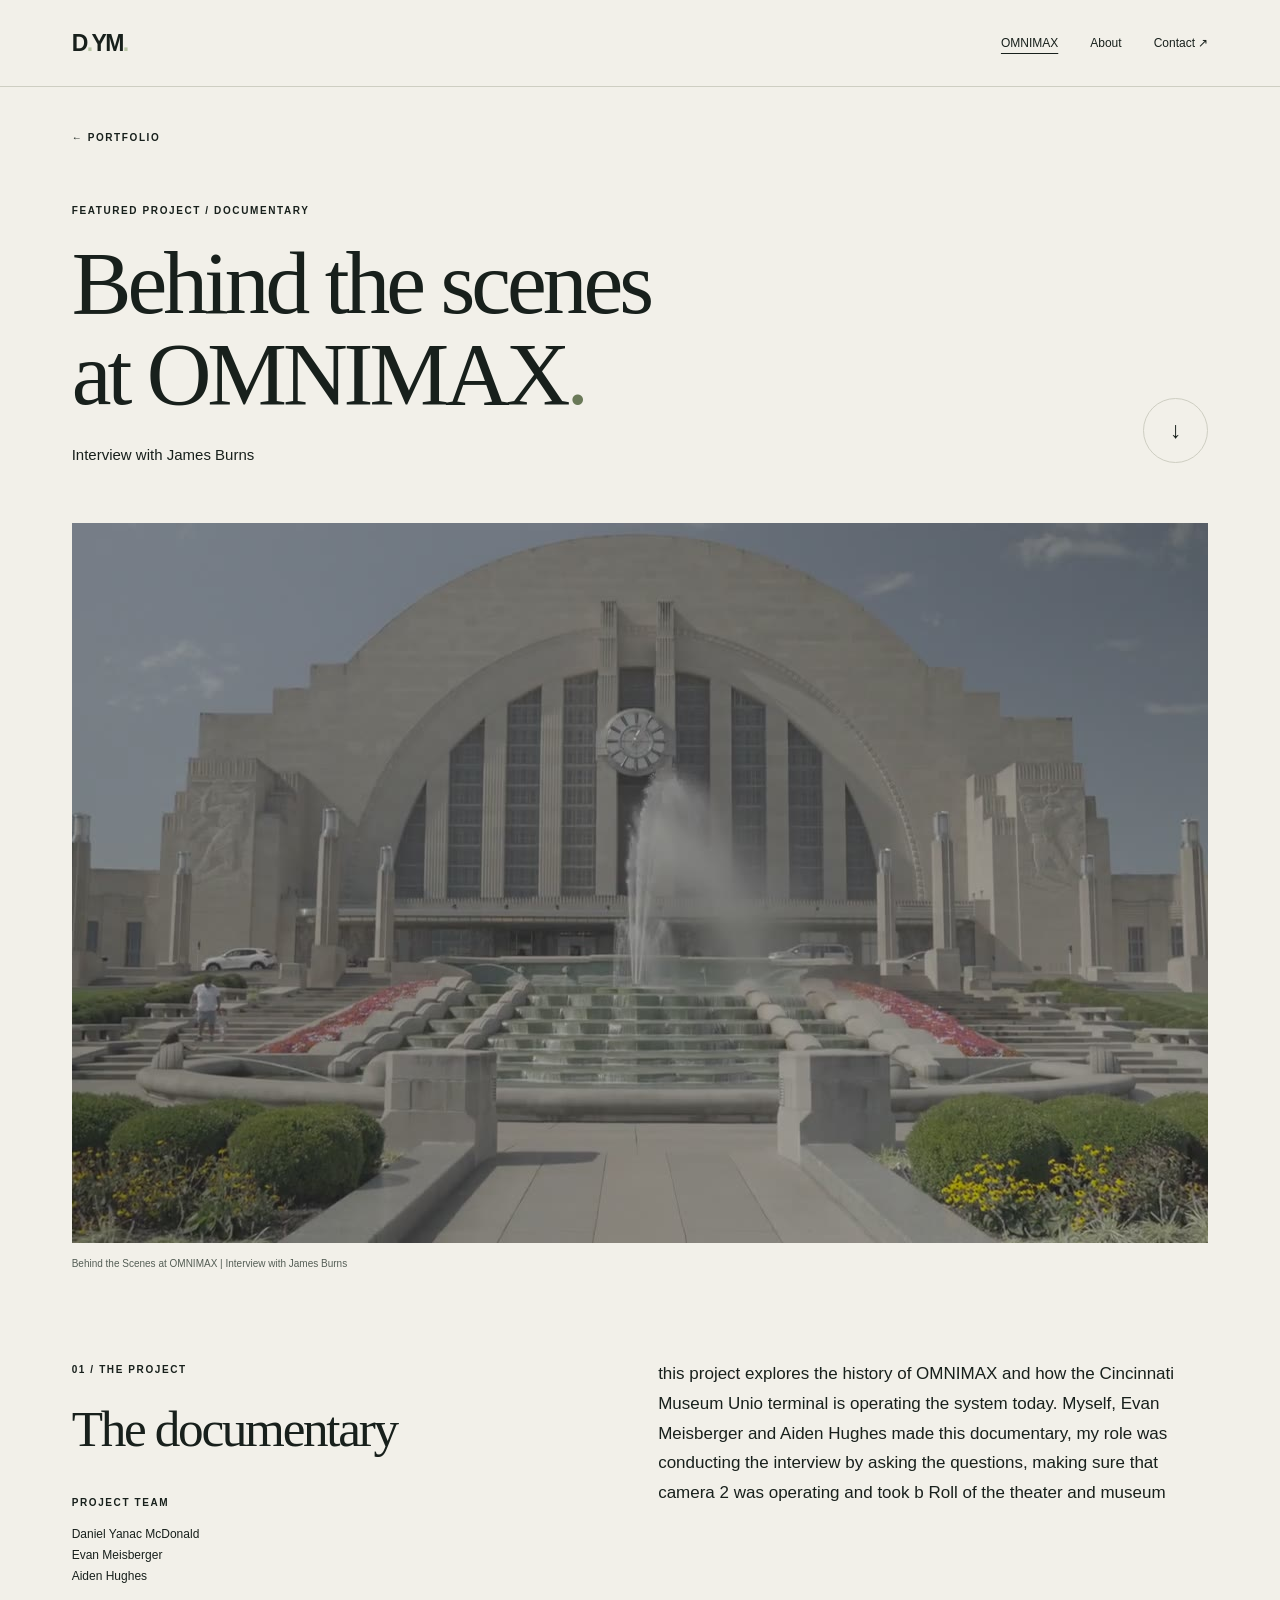
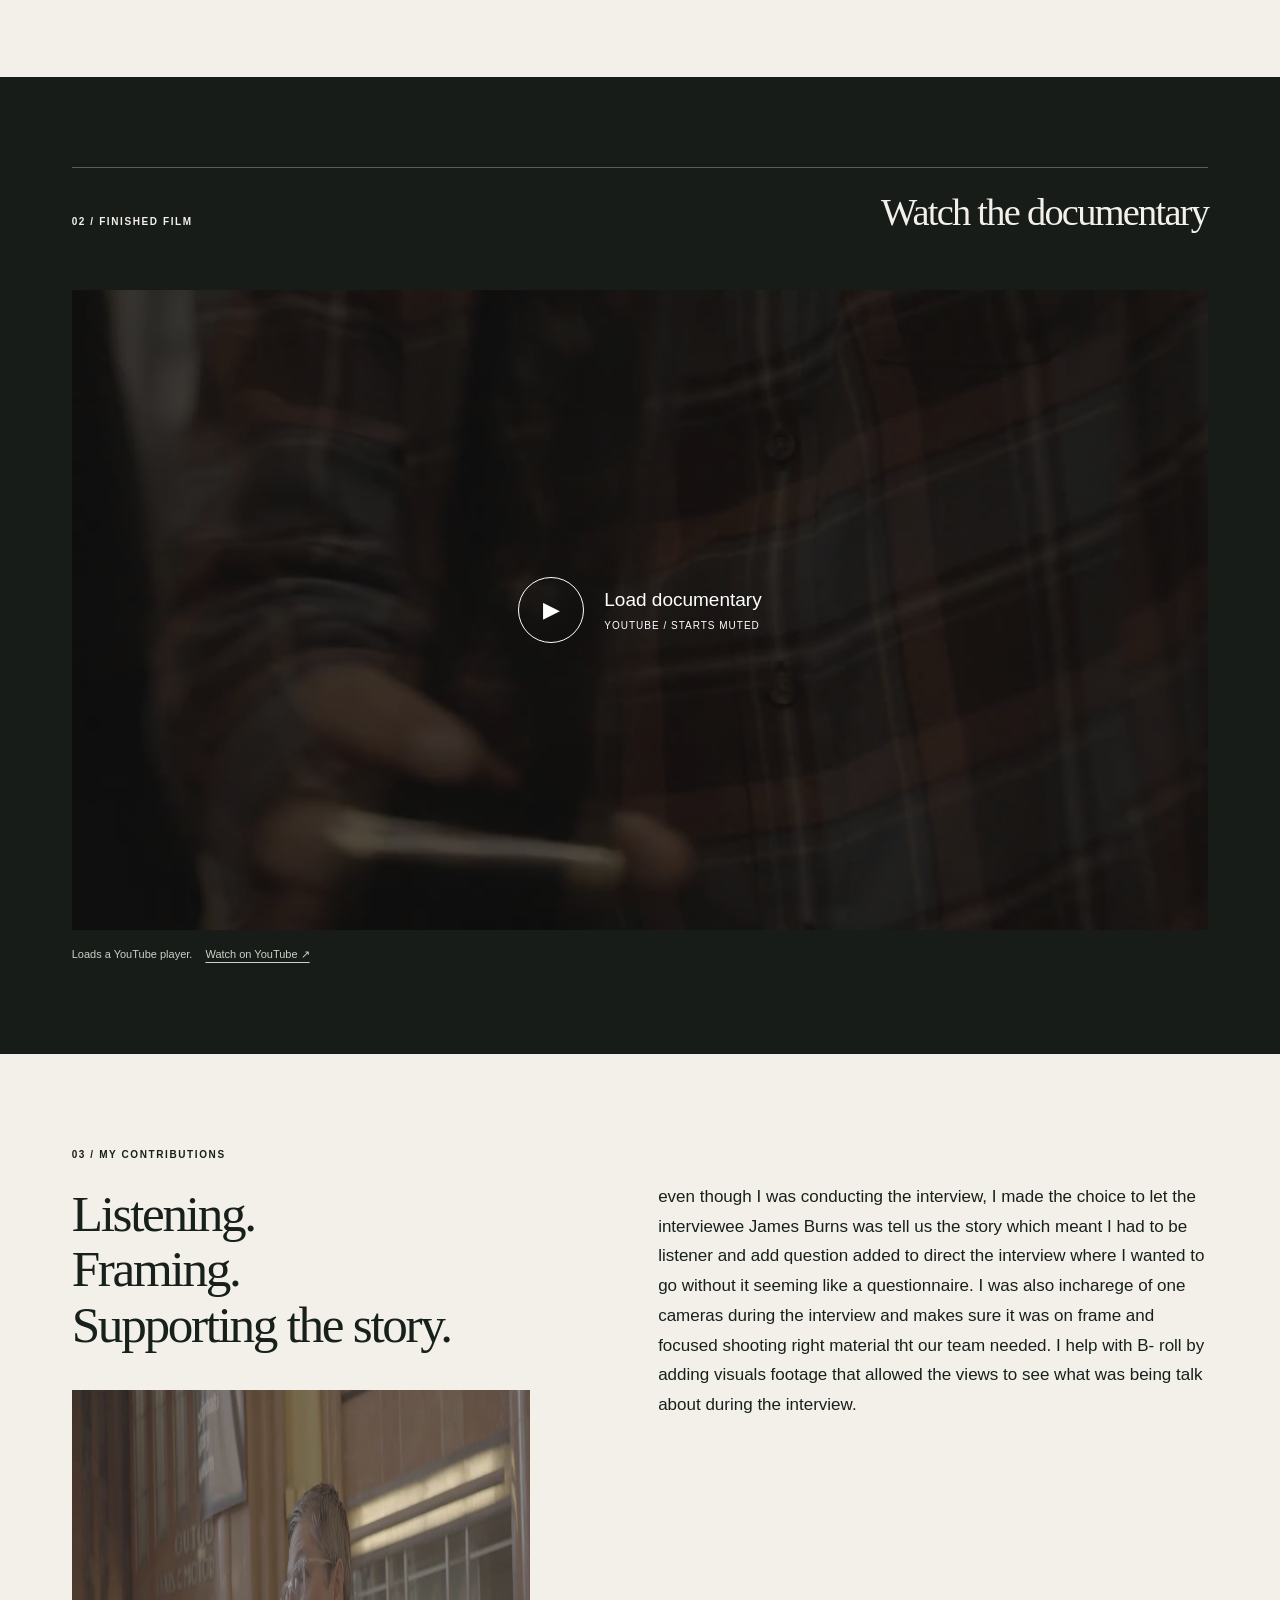
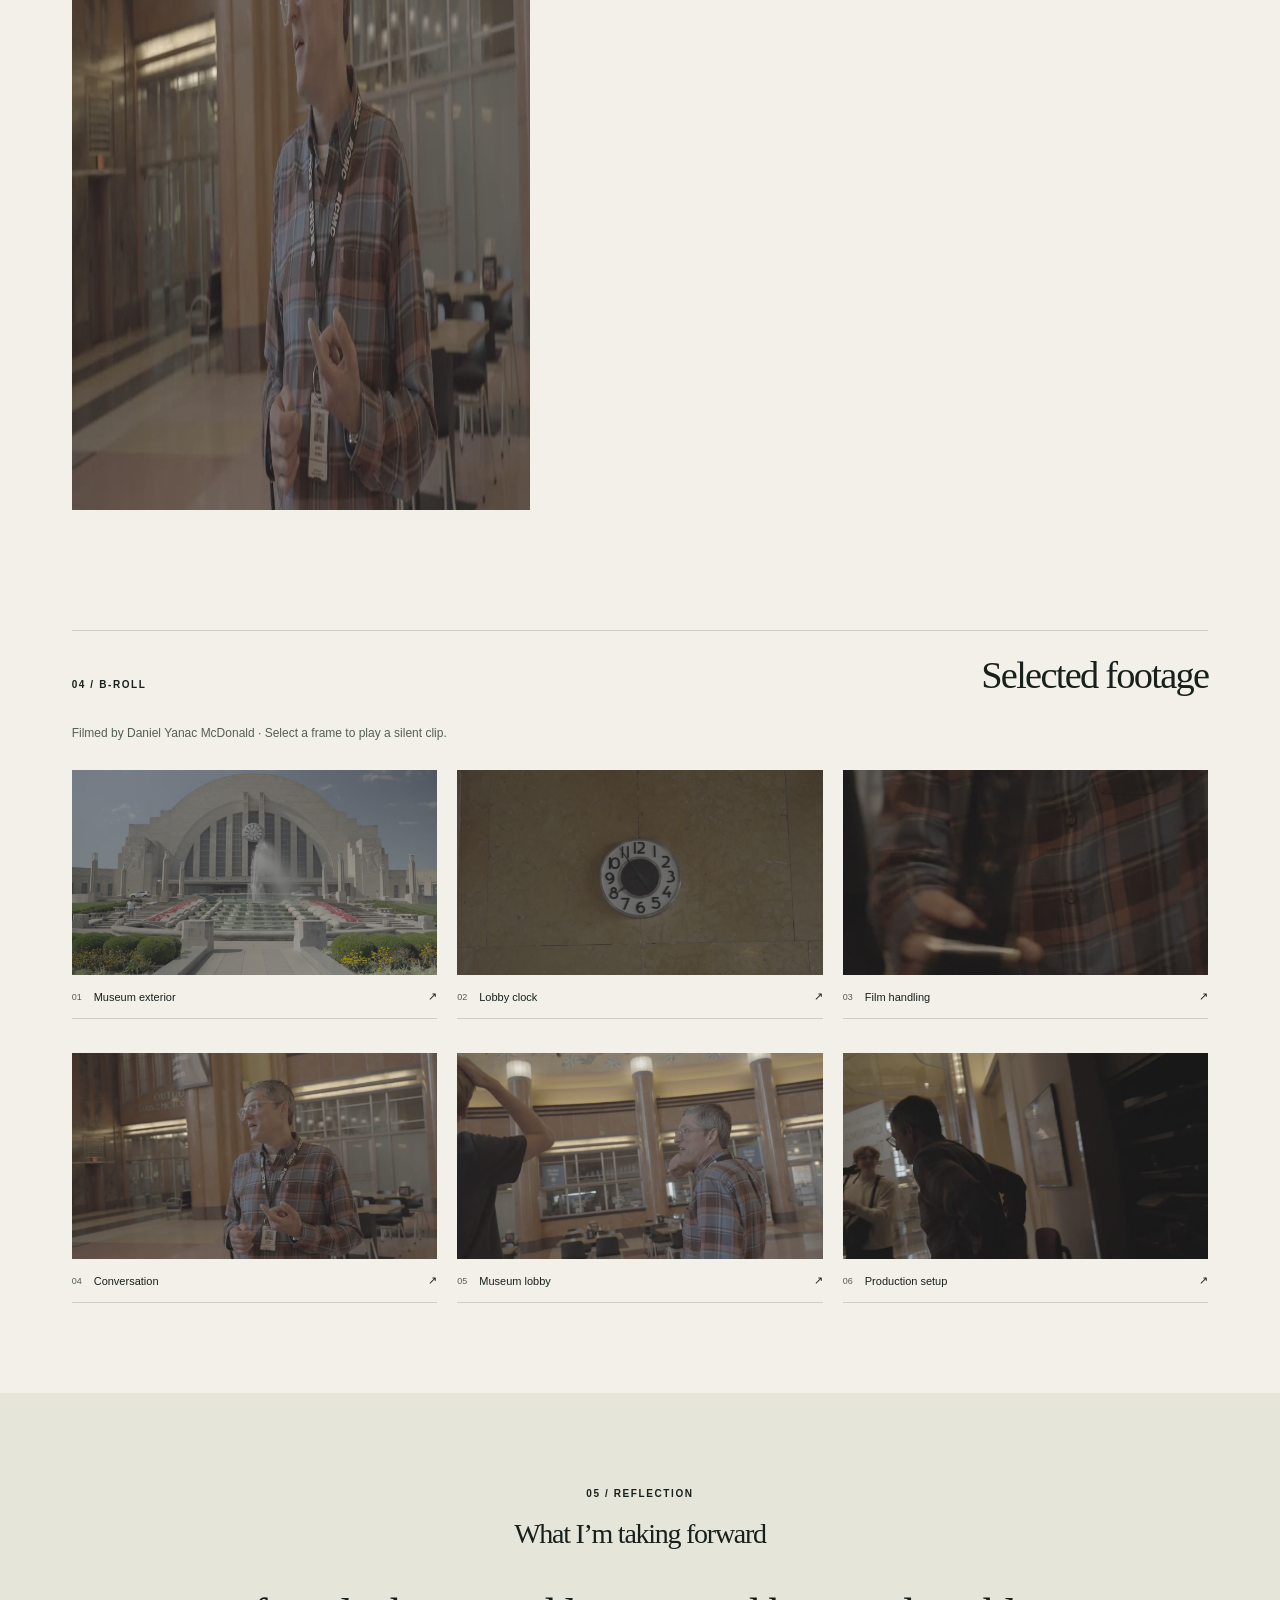
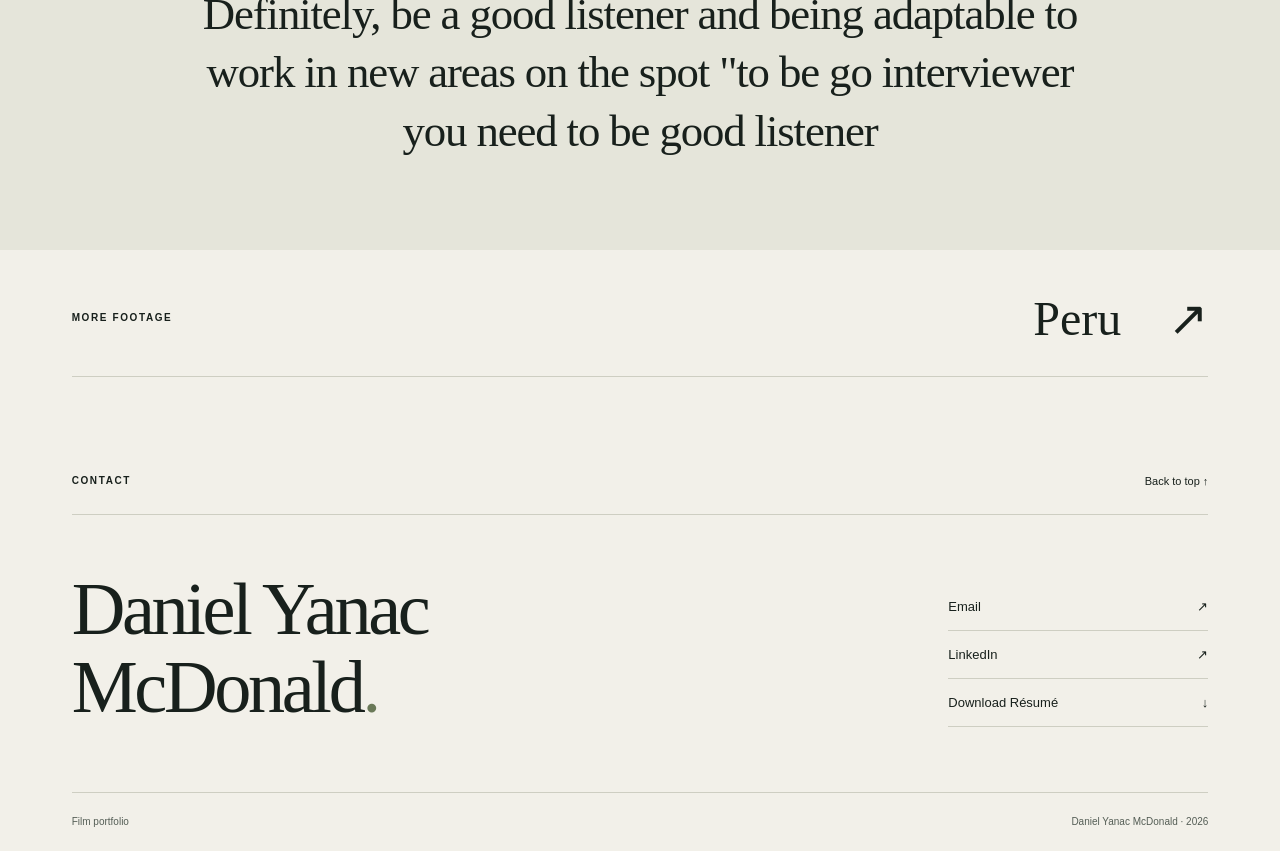
==== commit 265757d7: "Add files via upload" ====
--- a/omnimax.html
+++ b/omnimax.html
@@ -6,7 +6,7 @@
     <meta name="theme-color" content="#171c19">
     <meta name="description" content="Behind the Scenes at OMNIMAX | Interview with James Burns. Documentary, interview decisions, b-roll, and reflection by Daniel Yanac McDonald.">
     <title>OMNIMAX | Daniel Yanac McDonald</title>
-    <link rel="icon" href="assets/favicon.svg" type="image/svg+xml">
+    <link rel="icon" href="favicon.svg" type="image/svg+xml">
     <link rel="stylesheet" href="styles.css">
     <script src="script.js" defer></script>
   </head>
@@ -39,7 +39,7 @@
         </div>
       </section>
       <figure class="project-panorama">
-        <img src="assets/omnimax-exterior.jpg" alt="The Cincinnati museum building with its arched facade, fountain, and flower beds." width="1280" height="720">
+        <img src="omnimax-exterior.jpg" alt="The Cincinnati museum building with its arched facade, fountain, and flower beds." width="1280" height="720">
         <figcaption>
           Behind the Scenes at OMNIMAX | Interview with James Burns
         </figcaption>
@@ -71,7 +71,7 @@
           </h2>
         </div>
         <div class="documentary-player" id="documentary-player">
-          <img src="assets/omnimax-film.jpg" alt="Film being held up inside the museum." width="1280" height="720" loading="lazy"><button type="button" id="load-documentary"><span class="play-circle" aria-hidden="true">▶</span><span>Load documentary<span class="small-label">YouTube / starts muted</span></span></button>
+          <img src="omnimax-film.jpg" alt="Film being held up inside the museum." width="1280" height="720" loading="lazy"><button type="button" id="load-documentary"><span class="play-circle" aria-hidden="true">▶</span><span>Load documentary<span class="small-label">YouTube / starts muted</span></span></button>
         </div>
         <p class="player-note">
           Loads a YouTube player. <a href="https://www.youtube.com/watch?v=c5mxEEuOQnI" target="_blank" rel="noopener noreferrer">Watch on YouTube ↗</a>
@@ -83,7 +83,7 @@
           <h2 id="decisions-title">
             Listening.<br>Framing.<br>Supporting the story.
           </h2>
-          <img src="assets/omnimax-conversation.jpg" alt="A conversation in the museum lobby." width="1280" height="720" loading="lazy">
+          <img src="omnimax-conversation.jpg" alt="A conversation in the museum lobby." width="1280" height="720" loading="lazy">
         </div>
         <div class="story-prose">
           <p>
@@ -102,12 +102,12 @@
           Filmed by Daniel Yanac McDonald · Select a frame to play a silent clip.
         </p>
         <div class="broll-grid">
-          <button type="button" class="broll-frame" data-clip="assets/omnimax-exterior.mp4" data-poster="assets/omnimax-exterior.jpg" data-label="Museum exterior" aria-label="View silent b-roll: Museum exterior"><img src="assets/omnimax-exterior.jpg" alt="Museum exterior." loading="lazy"><span><b>01</b> Museum exterior <span aria-hidden="true">↗</span></span></button>
-<button type="button" class="broll-frame" data-clip="assets/omnimax-clock.mp4" data-poster="assets/omnimax-clock.jpg" data-label="Lobby clock" aria-label="View silent b-roll: Lobby clock"><img src="assets/omnimax-clock.jpg" alt="Lobby clock." loading="lazy"><span><b>02</b> Lobby clock <span aria-hidden="true">↗</span></span></button>
-<button type="button" class="broll-frame" data-clip="assets/omnimax-film.mp4" data-poster="assets/omnimax-film.jpg" data-label="Film handling" aria-label="View silent b-roll: Film handling"><img src="assets/omnimax-film.jpg" alt="Film handling." loading="lazy"><span><b>03</b> Film handling <span aria-hidden="true">↗</span></span></button>
-<button type="button" class="broll-frame" data-clip="assets/omnimax-conversation.mp4" data-poster="assets/omnimax-conversation.jpg" data-label="Conversation" aria-label="View silent b-roll: Conversation"><img src="assets/omnimax-conversation.jpg" alt="Conversation." loading="lazy"><span><b>04</b> Conversation <span aria-hidden="true">↗</span></span></button>
-<button type="button" class="broll-frame" data-clip="assets/omnimax-lobby.mp4" data-poster="assets/omnimax-lobby.jpg" data-label="Museum lobby" aria-label="View silent b-roll: Museum lobby"><img src="assets/omnimax-lobby.jpg" alt="Museum lobby." loading="lazy"><span><b>05</b> Museum lobby <span aria-hidden="true">↗</span></span></button>
-<button type="button" class="broll-frame" data-clip="assets/omnimax-production.mp4" data-poster="assets/omnimax-production.jpg" data-label="Production setup" aria-label="View silent b-roll: Production setup"><img src="assets/omnimax-production.jpg" alt="Production setup." loading="lazy"><span><b>06</b> Production setup <span aria-hidden="true">↗</span></span></button>
+          <button type="button" class="broll-frame" data-clip="omnimax-exterior.mp4" data-poster="omnimax-exterior.jpg" data-label="Museum exterior" aria-label="View silent b-roll: Museum exterior"><img src="omnimax-exterior.jpg" alt="Museum exterior." loading="lazy"><span><b>01</b> Museum exterior <span aria-hidden="true">↗</span></span></button>
+<button type="button" class="broll-frame" data-clip="omnimax-clock.mp4" data-poster="omnimax-clock.jpg" data-label="Lobby clock" aria-label="View silent b-roll: Lobby clock"><img src="omnimax-clock.jpg" alt="Lobby clock." loading="lazy"><span><b>02</b> Lobby clock <span aria-hidden="true">↗</span></span></button>
+<button type="button" class="broll-frame" data-clip="omnimax-film.mp4" data-poster="omnimax-film.jpg" data-label="Film handling" aria-label="View silent b-roll: Film handling"><img src="omnimax-film.jpg" alt="Film handling." loading="lazy"><span><b>03</b> Film handling <span aria-hidden="true">↗</span></span></button>
+<button type="button" class="broll-frame" data-clip="omnimax-conversation.mp4" data-poster="omnimax-conversation.jpg" data-label="Conversation" aria-label="View silent b-roll: Conversation"><img src="omnimax-conversation.jpg" alt="Conversation." loading="lazy"><span><b>04</b> Conversation <span aria-hidden="true">↗</span></span></button>
+<button type="button" class="broll-frame" data-clip="omnimax-lobby.mp4" data-poster="omnimax-lobby.jpg" data-label="Museum lobby" aria-label="View silent b-roll: Museum lobby"><img src="omnimax-lobby.jpg" alt="Museum lobby." loading="lazy"><span><b>05</b> Museum lobby <span aria-hidden="true">↗</span></span></button>
+<button type="button" class="broll-frame" data-clip="omnimax-production.mp4" data-poster="omnimax-production.jpg" data-label="Production setup" aria-label="View silent b-roll: Production setup"><img src="omnimax-production.jpg" alt="Production setup." loading="lazy"><span><b>06</b> Production setup <span aria-hidden="true">↗</span></span></button>
         </div>
       </section>
       <section class="reflection section-pad" aria-labelledby="reflection-title">
@@ -136,7 +136,7 @@
         <div class="contact-links">
           <a href="mailto:daniel.lee.yanac@gmail.com">Email <span>↗</span></a>
     <a href="https://www.linkedin.com/in/dyanacmcdonald/" target="_blank" rel="noopener noreferrer">LinkedIn <span>↗</span></a>
-    <a href="assets/daniel-yanac-mcdonald-resume.pdf" download>Download Résumé <span>↓</span></a>
+    <a href="daniel-yanac-mcdonald-resume.pdf" download>Download Résumé <span>↓</span></a>
         </div>
       </div>
       <div class="footer-baseline">
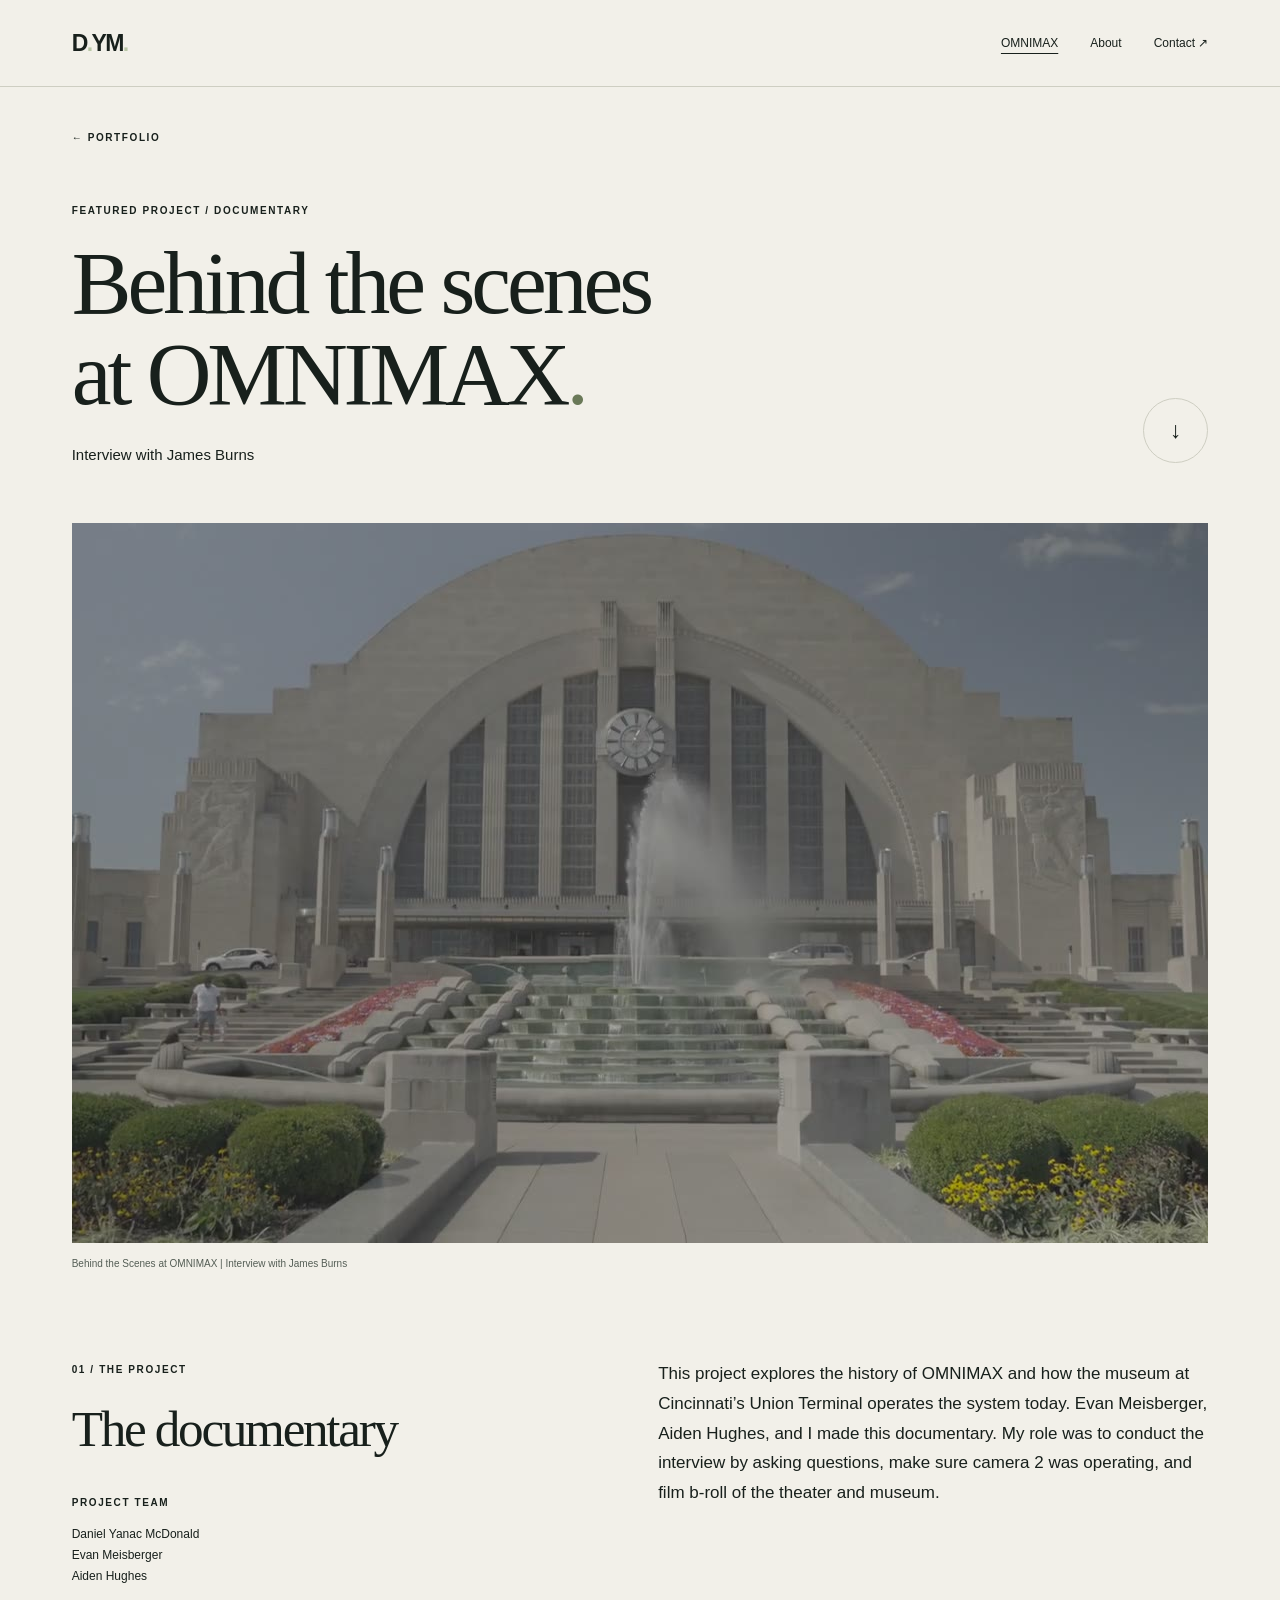
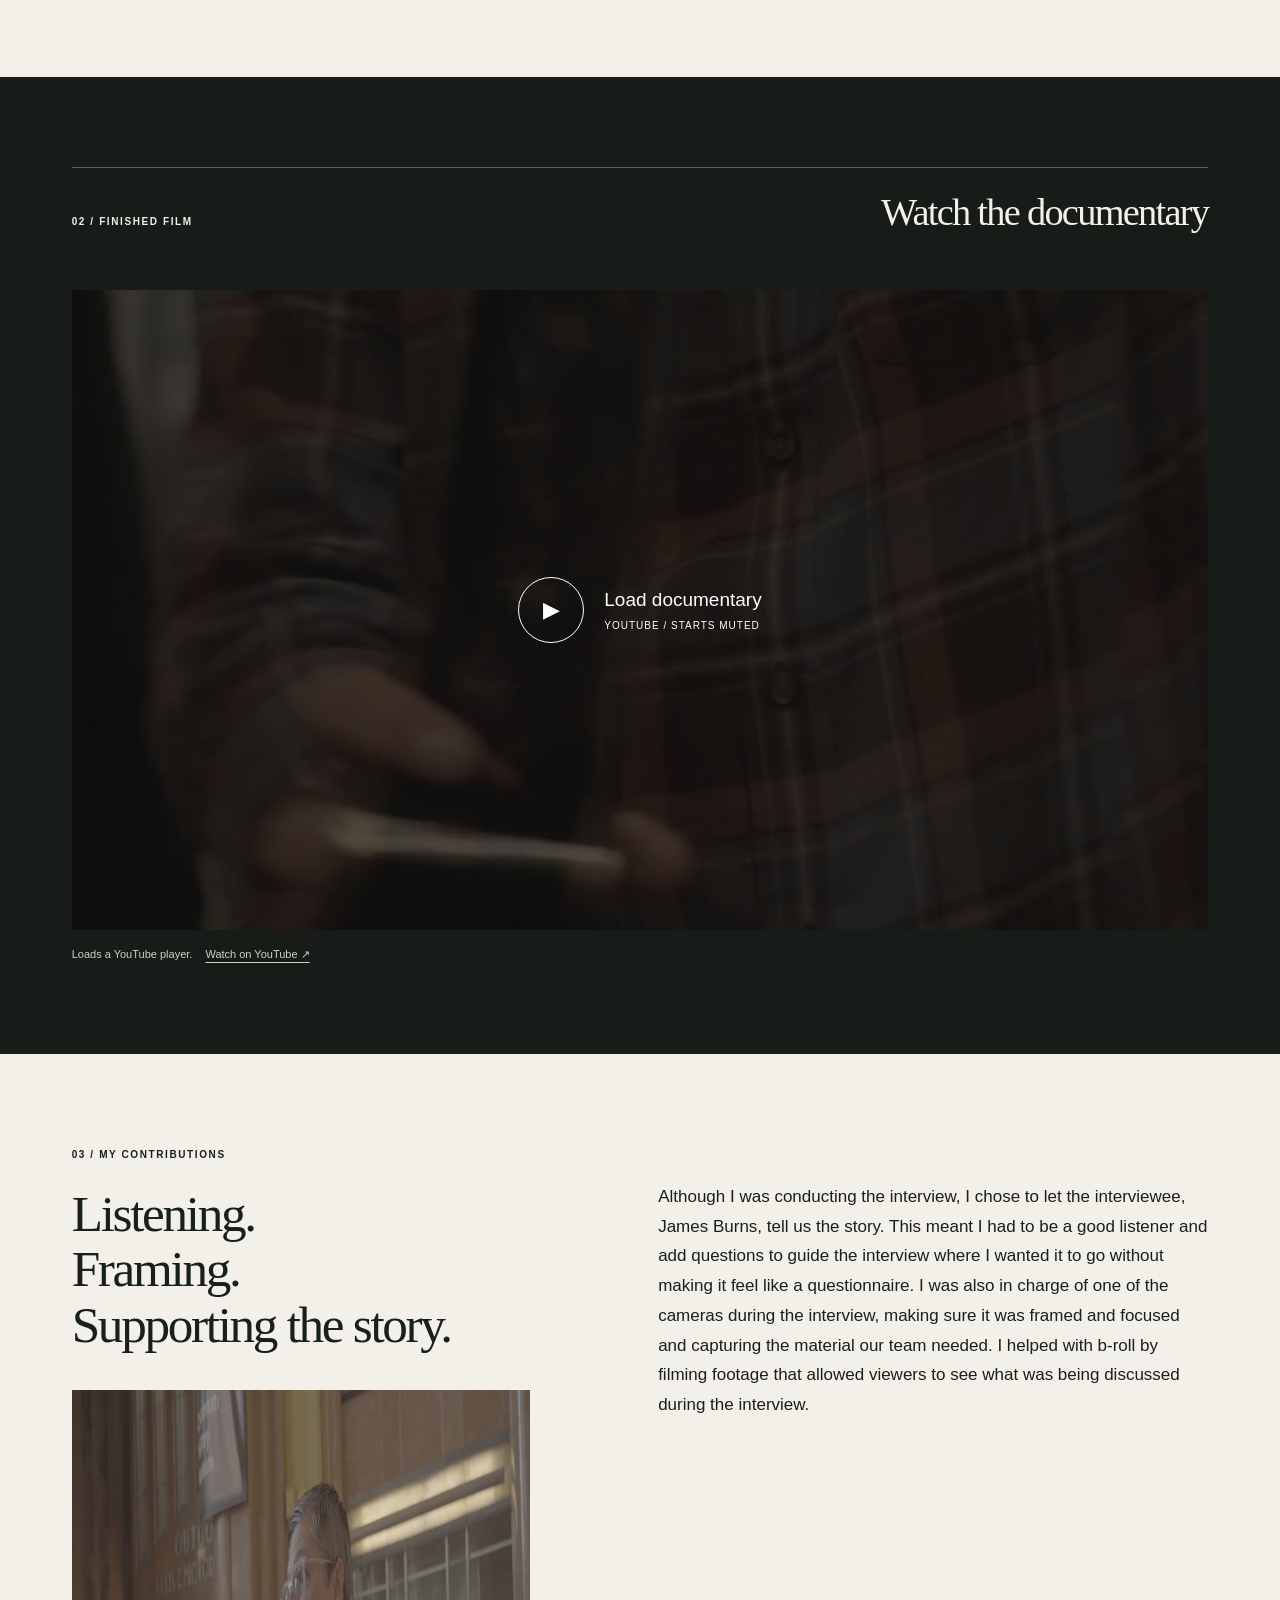
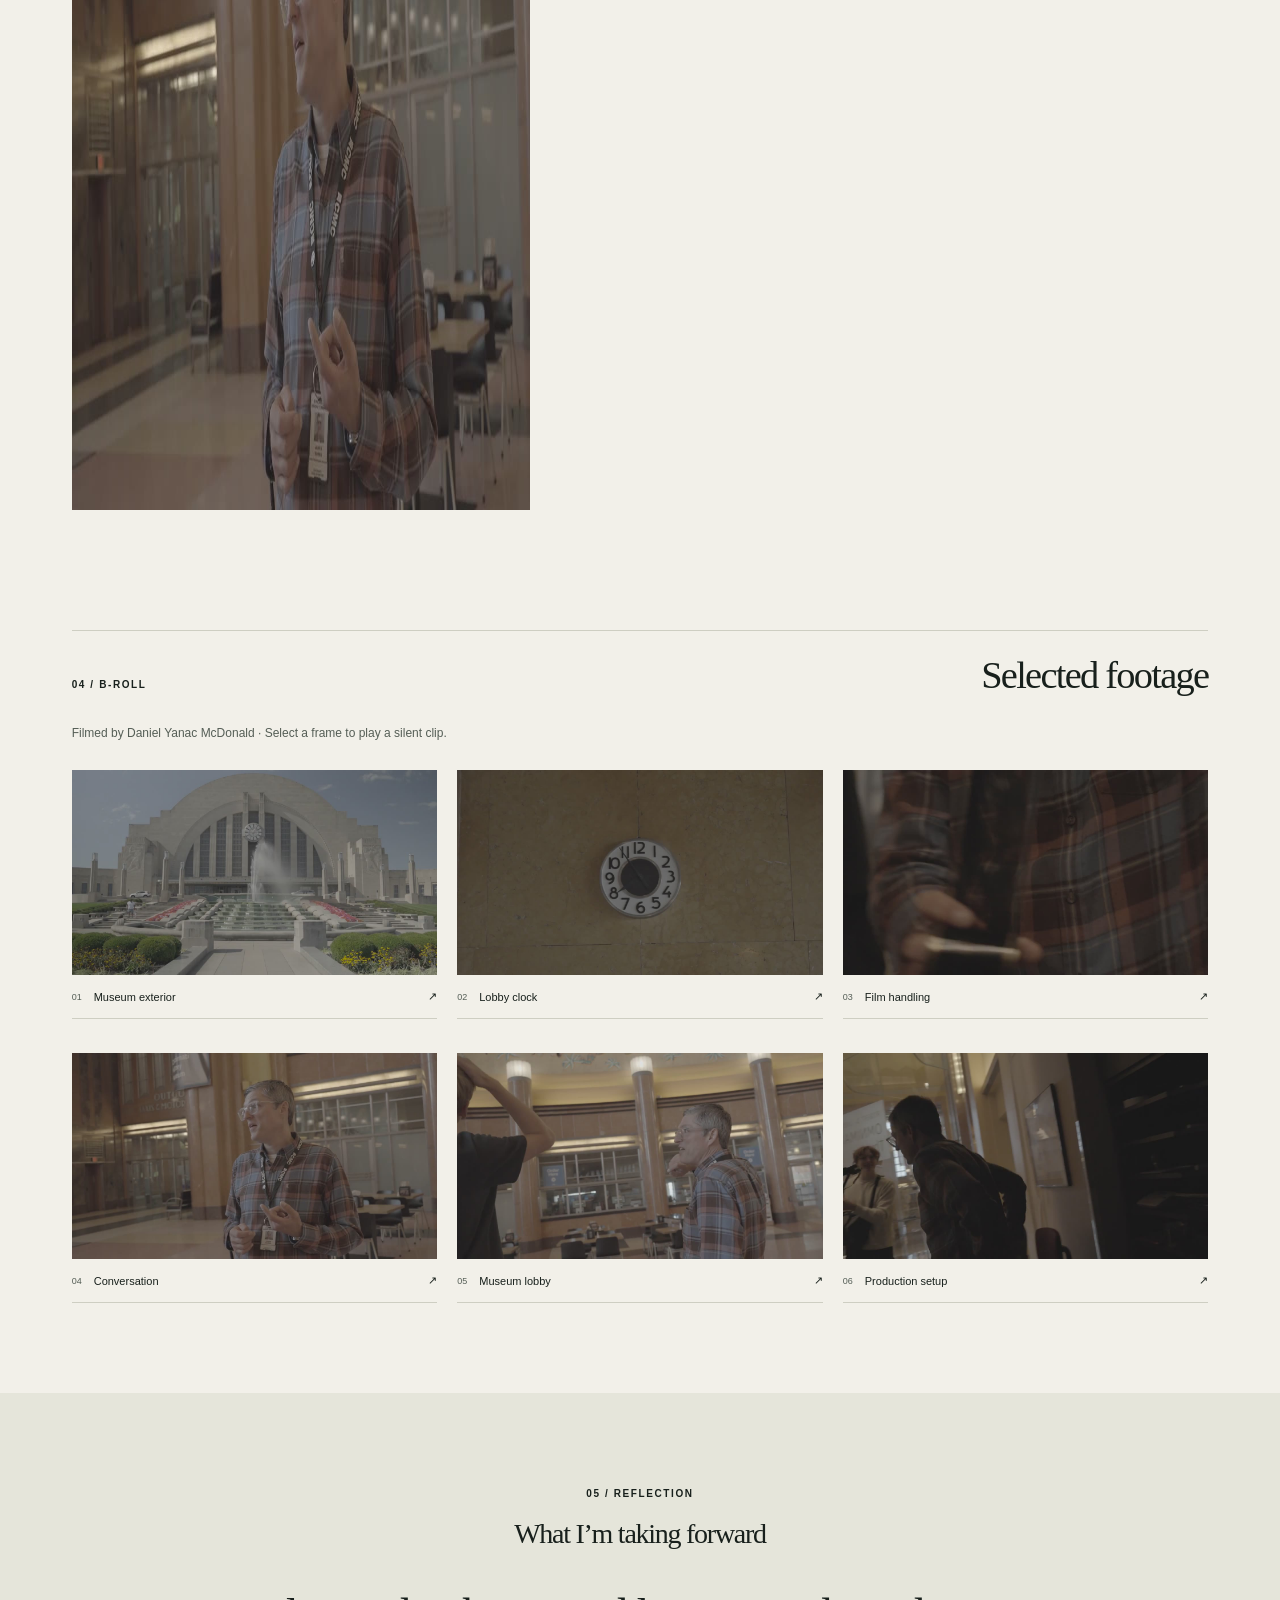
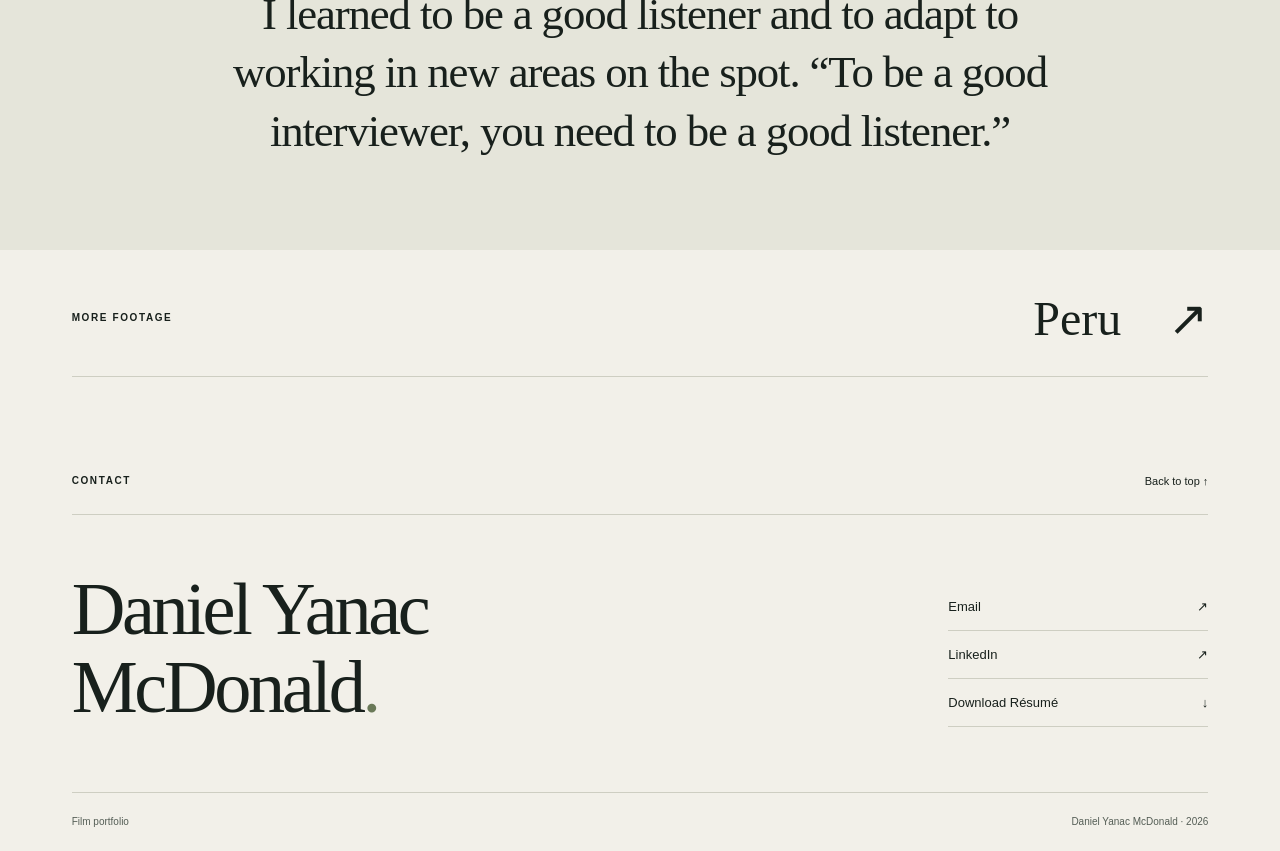
==== commit 784fe023: "Add files via upload" ====
--- a/omnimax.html
+++ b/omnimax.html
@@ -59,7 +59,7 @@
         </div>
         <div class="story-prose">
           <p>
-            this project explores the  history of OMNIMAX and how the Cincinnati Museum Unio terminal is operating the system today. Myself, Evan Meisberger and Aiden Hughes made this documentary, my role was conducting the interview  by asking the questions, making sure that camera 2 was operating and took b Roll of the theater and museum
+            This project explores the history of OMNIMAX and how the museum at Cincinnati’s Union Terminal operates the system today. Evan Meisberger, Aiden Hughes, and I made this documentary. My role was to conduct the interview by asking questions, make sure camera 2 was operating, and film b-roll of the theater and museum.
           </p>
         </div>
       </section>
@@ -87,7 +87,7 @@
         </div>
         <div class="story-prose">
           <p>
-            even though I was conducting the interview, I made the choice to let the interviewee James Burns was tell us the story which meant I had to be listener and add question added to direct the interview where I wanted to go without it seeming like a questionnaire. I was also incharege of one cameras during the interview and makes sure it was on frame and focused shooting right material tht our team needed. I help with B- roll by adding visuals footage that allowed the views to see what was being talk about during the interview.
+            Although I was conducting the interview, I chose to let the interviewee, James Burns, tell us the story. This meant I had to be a good listener and add questions to guide the interview where I wanted it to go without making it feel like a questionnaire. I was also in charge of one of the cameras during the interview, making sure it was framed and focused and capturing the material our team needed. I helped with b-roll by filming footage that allowed viewers to see what was being discussed during the interview.
           </p>
         </div>
       </section>
@@ -117,7 +117,7 @@
         </h2>
         <blockquote>
           <p>
-            Definitely, be a good listener  and being adaptable to work in new areas on the spot &quot;to be go interviewer you need to be good listener
+            I learned to be a good listener and to adapt to working in new areas on the spot. “To be a good interviewer, you need to be a good listener.”
           </p>
         </blockquote>
       </section>
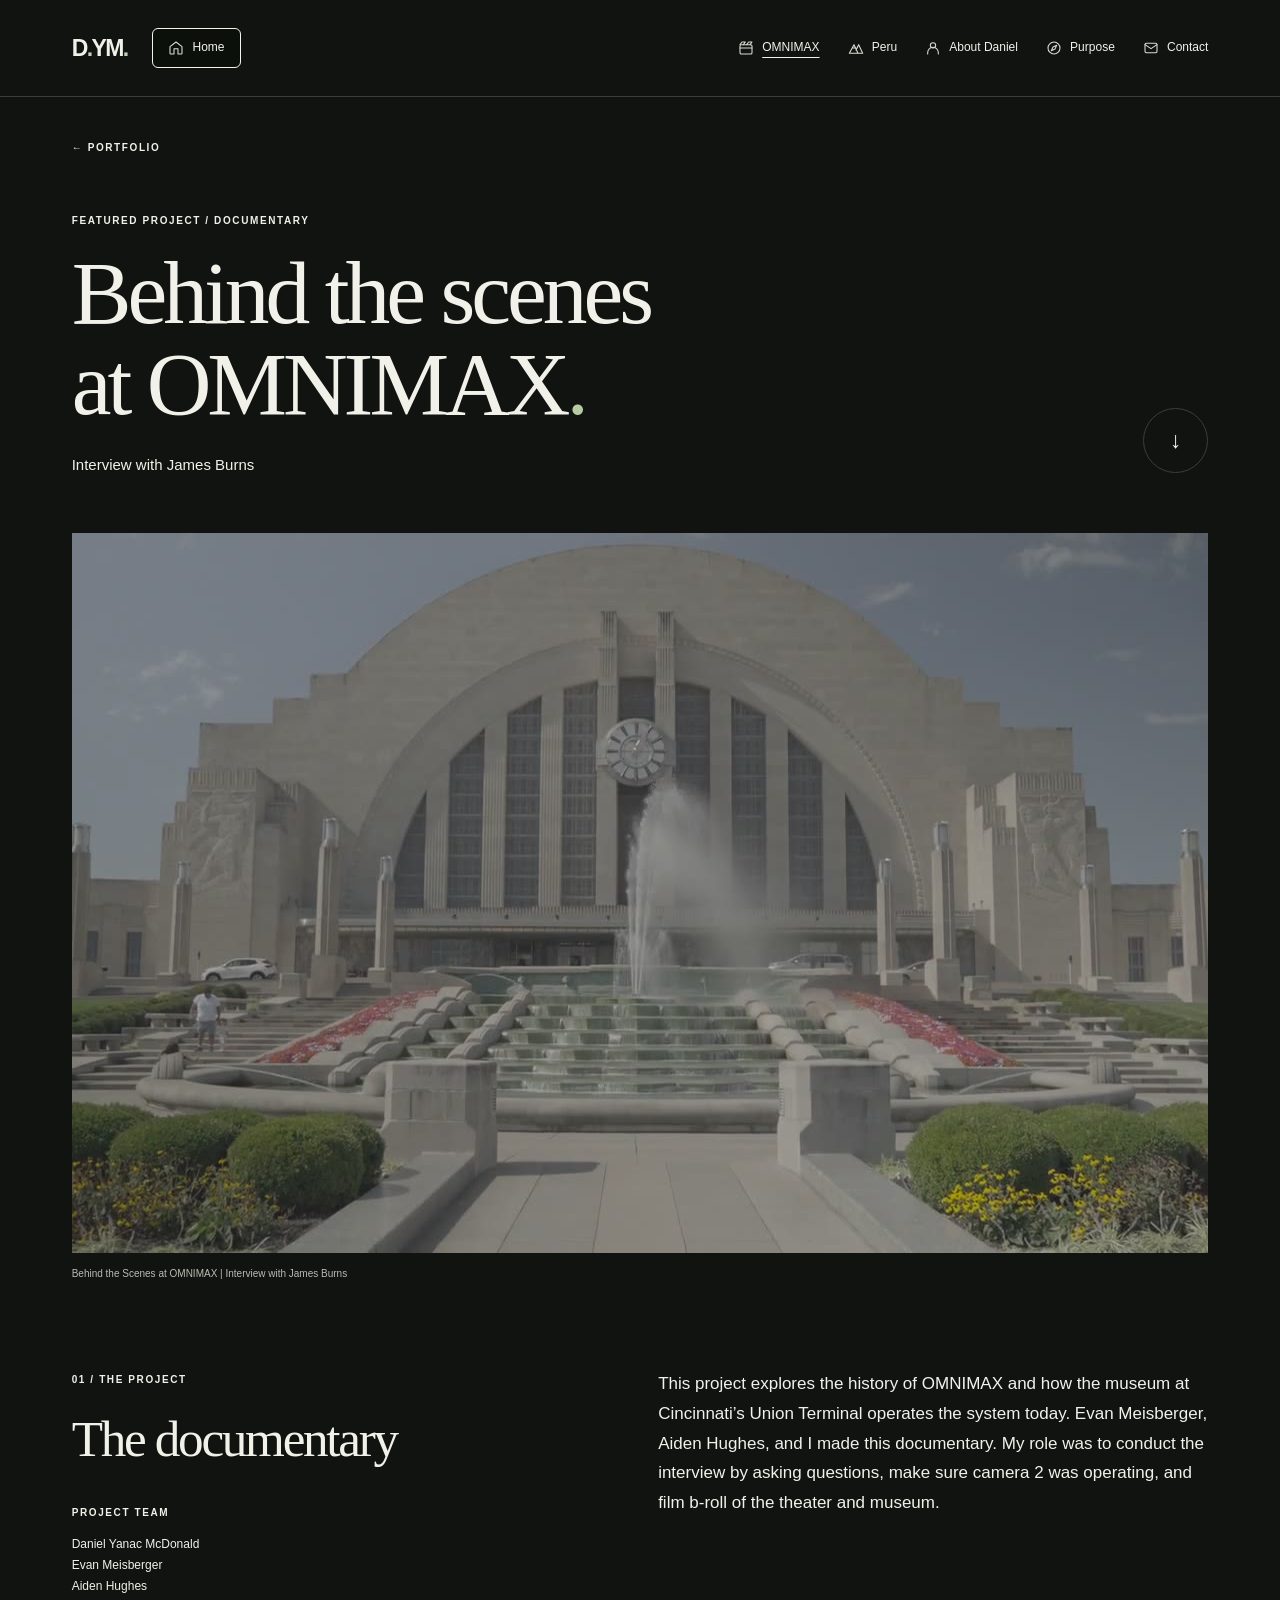
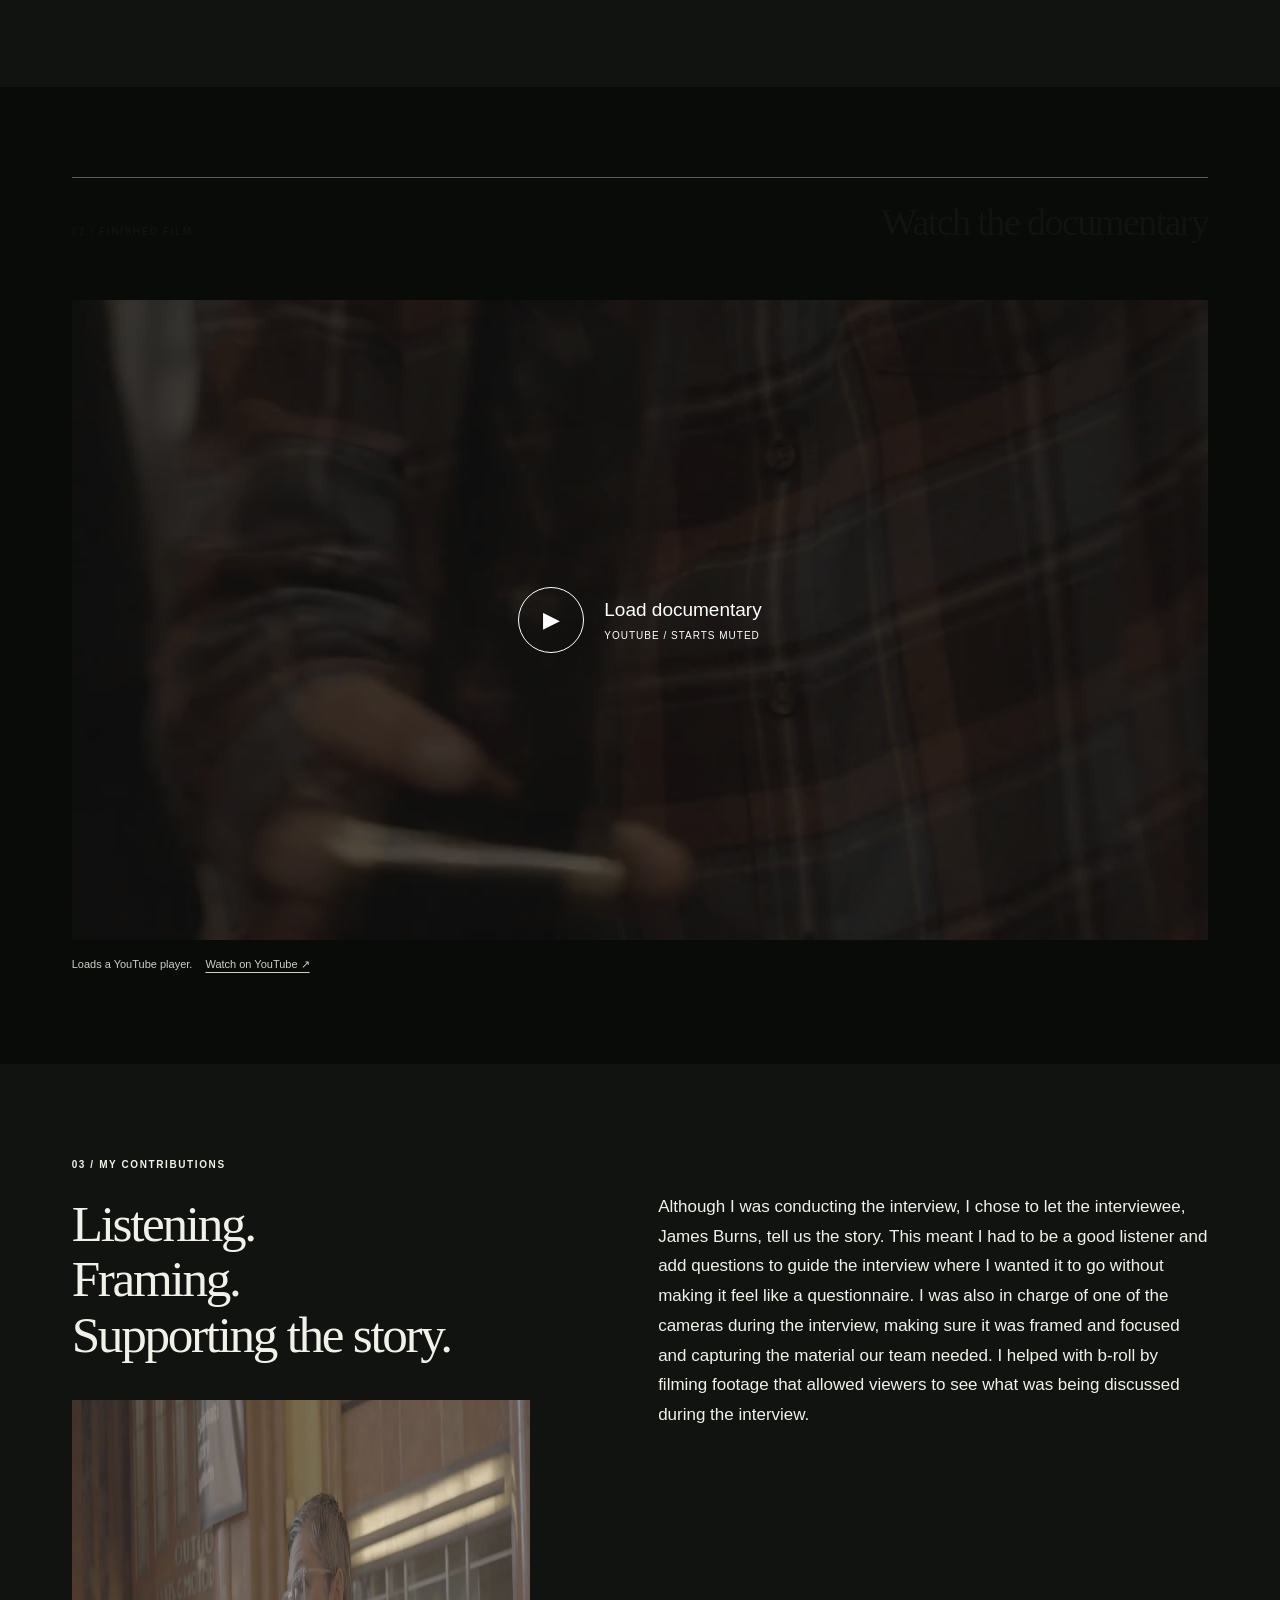
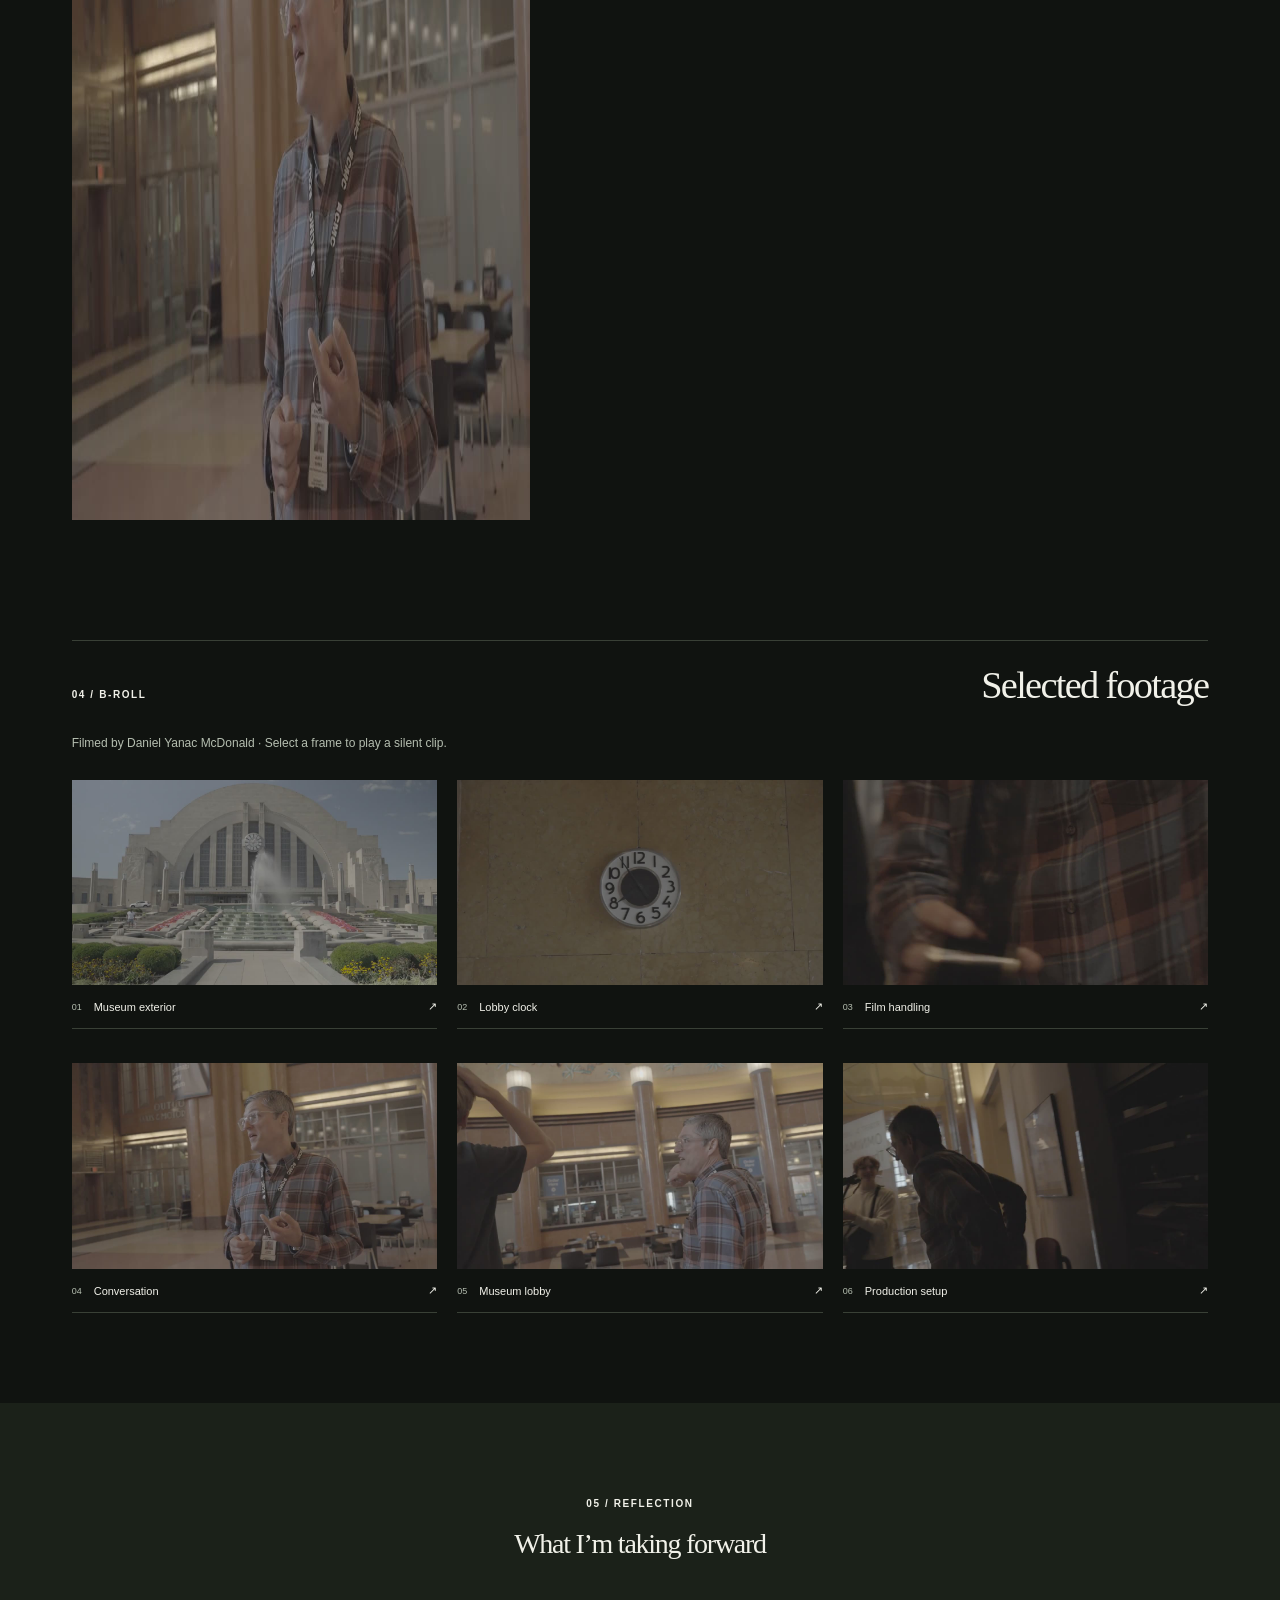
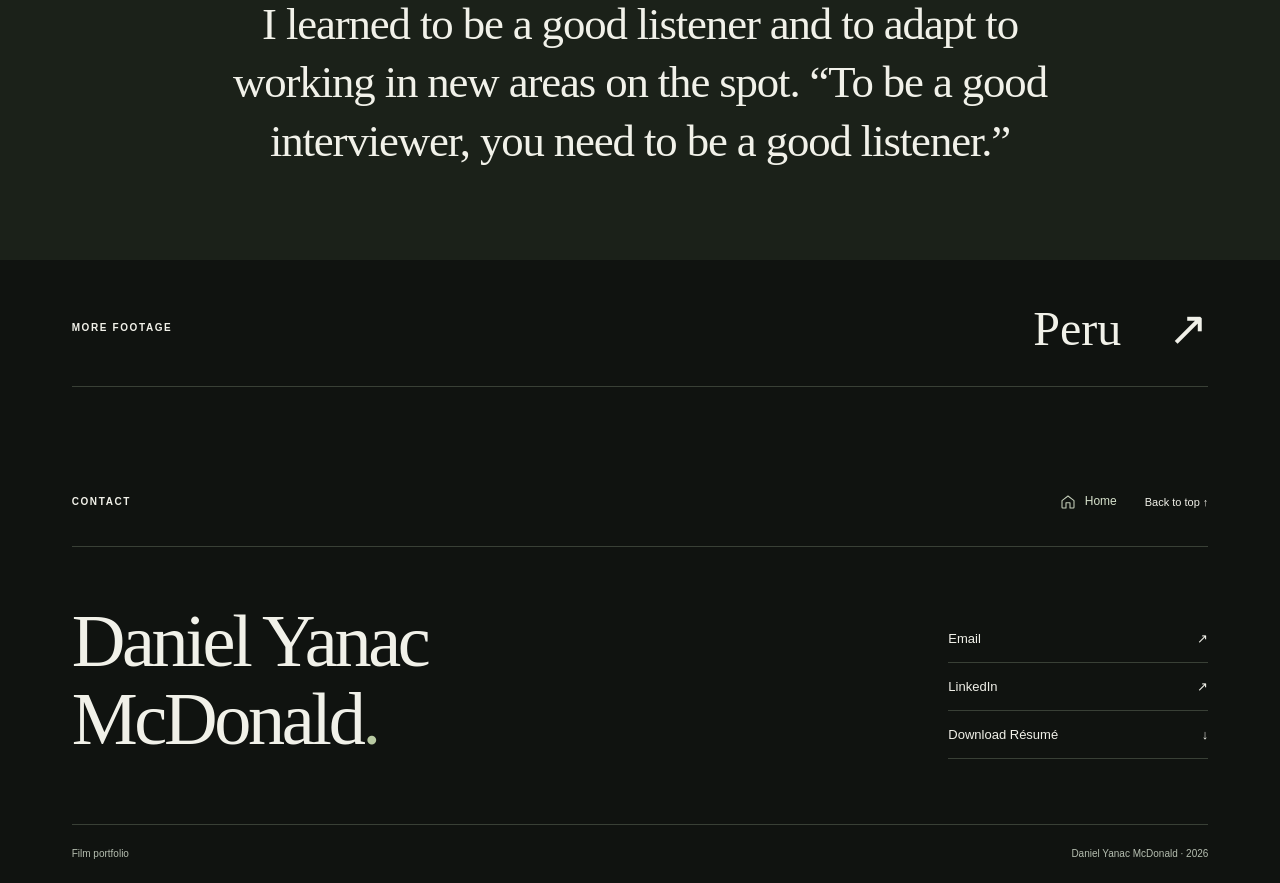
==== commit 9920bdf6: "Add files via upload" ====
--- a/omnimax.html
+++ b/omnimax.html
@@ -8,16 +8,22 @@
     <title>OMNIMAX | Daniel Yanac McDonald</title>
     <link rel="icon" href="favicon.svg" type="image/svg+xml">
     <link rel="stylesheet" href="styles.css">
+    <link rel="stylesheet" href="navigation.css">
     <script src="script.js" defer></script>
   </head>
   <body id="top" class="project-page">
     <a class="skip-link" href="#main">Skip to content</a>
     <header class="site-header on-paper">
+      <div class="brand-controls">
       <a class="wordmark" href="index.html" aria-label="Daniel Yanac McDonald, home">D<span class="wordmark-dot">.</span>YM<span class="wordmark-dot">.</span></a>
+        <a class="home-link" href="index.html"><svg class="nav-icon" viewBox="0 0 24 24" fill="none" stroke="currentColor" stroke-width="1.6" stroke-linecap="round" stroke-linejoin="round" aria-hidden="true" focusable="false"><path d="m3 10 9-7 9 7v10a1 1 0 0 1-1 1h-5v-8H9v8H4a1 1 0 0 1-1-1V10Z"/></svg><span>Home</span></a>
+      </div>
       <nav aria-label="Main navigation">
-        <a href="omnimax.html" aria-current="page">OMNIMAX</a>
-    <a href="index.html#about">About</a>
-    <a href="index.html#contact">Contact <span aria-hidden="true">↗</span></a>
+        <a href="omnimax.html" aria-current="page"><svg class="nav-icon" viewBox="0 0 24 24" fill="none" stroke="currentColor" stroke-width="1.6" stroke-linecap="round" stroke-linejoin="round" aria-hidden="true" focusable="false"><rect x="3" y="7" width="18" height="14" rx="2"/><path d="M3 12h18M3 7l3-4h5l-3 4m5 0 3-4h5l-3 4"/></svg><span>OMNIMAX</span></a>
+        <a href="peru.html"><svg class="nav-icon" viewBox="0 0 24 24" fill="none" stroke="currentColor" stroke-width="1.6" stroke-linecap="round" stroke-linejoin="round" aria-hidden="true" focusable="false"><path d="m2 20 7-13 6 13H2Zm10-5 4-8 6 13h-7M6.3 12h5.4"/></svg><span>Peru</span></a>
+        <a href="about.html"><svg class="nav-icon" viewBox="0 0 24 24" fill="none" stroke="currentColor" stroke-width="1.6" stroke-linecap="round" stroke-linejoin="round" aria-hidden="true" focusable="false"><circle cx="12" cy="8" r="4"/><path d="M4 21v-2a8 8 0 0 1 16 0v2"/></svg><span>About Daniel</span></a>
+        <a href="purpose.html"><svg class="nav-icon" viewBox="0 0 24 24" fill="none" stroke="currentColor" stroke-width="1.6" stroke-linecap="round" stroke-linejoin="round" aria-hidden="true" focusable="false"><circle cx="12" cy="12" r="9"/><path d="m16 8-2.5 5.5L8 16l2.5-5.5L16 8Z"/></svg><span>Purpose</span></a>
+        <a href="#contact"><svg class="nav-icon" viewBox="0 0 24 24" fill="none" stroke="currentColor" stroke-width="1.6" stroke-linecap="round" stroke-linejoin="round" aria-hidden="true" focusable="false"><rect x="3" y="5" width="18" height="14" rx="2"/><path d="m3 7 9 6 9-6"/></svg><span>Contact</span></a>
       </nav>
     </header>
     <main id="main">
@@ -122,12 +128,12 @@
         </blockquote>
       </section>
       <div class="next-work section-pad">
-        <a href="index.html#peru"><span class="eyebrow">More footage</span><span>Peru <span aria-hidden="true">↗</span></span></a>
+        <a href="peru.html"><span class="eyebrow">More footage</span><span>Peru <span aria-hidden="true">↗</span></span></a>
       </div>
     </main>
     <footer id="contact" class="contact section-pad">
       <div class="contact-top">
-        <span class="eyebrow">Contact</span><a class="back-top" href="#top">Back to top ↑</a>
+        <span class="eyebrow">Contact</span><div class="footer-navigation"><a class="footer-home" href="index.html"><svg class="nav-icon" viewBox="0 0 24 24" fill="none" stroke="currentColor" stroke-width="1.6" stroke-linecap="round" stroke-linejoin="round" aria-hidden="true" focusable="false"><path d="m3 10 9-7 9 7v10a1 1 0 0 1-1 1h-5v-8H9v8H4a1 1 0 0 1-1-1V10Z"/></svg><span>Home</span></a><a class="back-top" href="#top">Back to top ↑</a></div>
       </div>
       <div class="contact-main">
         <h2>
--- a/navigation.css
+++ b/navigation.css
@@ -0,0 +1,350 @@
+/* Professional navigation. Uses the existing portfolio colors and typography. */
+.nav-icon,
+.section-icon,
+.jump-symbol,
+.jump-arrow {
+  display: inline-block;
+  flex: 0 0 auto;
+  vertical-align: middle;
+}
+
+.nav-icon {
+  width: 16px;
+  height: 16px;
+  opacity: 0.9;
+}
+
+.site-header nav {
+  align-items: center;
+  gap: clamp(18px, 2.2vw, 34px);
+}
+
+.site-header nav a {
+  display: inline-flex;
+  align-items: center;
+  gap: 8px;
+  min-height: 44px;
+  line-height: 1.3;
+  white-space: nowrap;
+}
+
+.site-header nav a:hover .nav-icon {
+  opacity: 1;
+}
+
+.section-jump {
+  display: grid;
+  grid-template-columns: repeat(2, minmax(0, 1fr));
+  padding: 0 var(--gutter);
+  background: var(--paper);
+  border-bottom: 1px solid var(--line);
+}
+
+.section-jump > a {
+  display: flex;
+  align-items: center;
+  gap: 20px;
+  padding: 29px 30px 29px 0;
+  min-width: 0;
+  text-decoration: none;
+}
+
+.section-jump > a + a {
+  border-left: 1px solid var(--line);
+  padding-left: 36px;
+  padding-right: 0;
+}
+
+.jump-icon {
+  display: grid;
+  place-items: center;
+  flex: 0 0 48px;
+  width: 48px;
+  height: 48px;
+  border: 1px solid #c7cebb;
+  border-radius: 12px;
+  background: #e7ebdf;
+  color: #485b3c;
+  transition: background 180ms ease;
+}
+
+.jump-symbol {
+  width: 24px;
+  height: 24px;
+}
+
+.jump-label {
+  display: flex;
+  flex-direction: column;
+  gap: 5px;
+  min-width: 0;
+}
+
+.jump-label .eyebrow {
+  font-size: 9px;
+  color: var(--muted);
+}
+
+.jump-label strong {
+  font-size: clamp(15px, 1.45vw, 20px);
+  line-height: 1.35;
+  font-weight: 500;
+  letter-spacing: -0.025em;
+}
+
+.jump-arrow {
+  width: 20px;
+  height: 20px;
+  margin-left: auto;
+  color: #667855;
+}
+
+.section-jump > a:hover .jump-icon {
+  background: #d6dfca;
+}
+
+.section-jump > a:hover strong {
+  text-decoration: underline;
+  text-underline-offset: 4px;
+}
+
+.section-icon {
+  width: 25px;
+  height: 25px;
+  margin: -3px 13px 0 0;
+  color: #667855;
+}
+
+@media (max-width: 760px) {
+  .site-header {
+    flex-wrap: wrap;
+    align-items: flex-start;
+    gap: 12px;
+    padding-top: 18px;
+    padding-bottom: 16px;
+  }
+
+  .site-header nav {
+    display: grid;
+    grid-template-columns: repeat(5, minmax(0, 1fr));
+    width: 100%;
+    gap: 4px;
+  }
+
+  .site-header nav a {
+    display: flex;
+    flex-direction: column;
+    justify-content: center;
+    gap: 6px;
+    min-height: 46px;
+    padding: 4px 0;
+    font-size: 9px;
+    text-align: center;
+  }
+
+  .nav-icon {
+    width: 17px;
+    height: 17px;
+  }
+
+  .cinema-topline {
+    top: 147px;
+  }
+
+  .section-jump {
+    grid-template-columns: 1fr;
+  }
+
+  .section-jump > a,
+  .section-jump > a + a {
+    gap: 16px;
+    padding: 23px 0;
+    border-left: 0;
+  }
+
+  .section-jump > a + a {
+    border-top: 1px solid var(--line);
+  }
+
+  .jump-label strong {
+    font-size: 17px;
+  }
+
+  .jump-icon {
+    width: 42px;
+    height: 42px;
+    flex-basis: 42px;
+  }
+
+  .jump-arrow {
+    width: 18px;
+    height: 18px;
+  }
+}
+
+@media (prefers-reduced-motion: reduce) {
+  .jump-icon {
+    transition: none;
+  }
+}
+
+/* Black theme: shared across the homepage, OMNIMAX, and Peru. */
+:root {
+  --paper: #101310;
+  --ink: #f1f1e9;
+  --muted: #b5beb0;
+  --line: #394036;
+  --accent: #c1d0b0;
+  --dark: #080b08;
+}
+
+.bio,
+.purpose-copy p {
+  color: #c2c9bd;
+}
+
+.purpose,
+.reflection {
+  background: #1b2119;
+}
+
+.accent {
+  color: #b8caa2;
+}
+
+.jump-icon {
+  color: #d2dfc3;
+  background: #232d1e;
+  border-color: #47563b;
+}
+
+.jump-arrow,
+.section-icon {
+  color: #b8caa2;
+}
+
+.section-jump > a:hover .jump-icon {
+  background: #35442c;
+}
+
+.peru-page .cinema-title h1 {
+  font-size: clamp(72px, 12vw, 180px);
+}
+
+.site-header a:focus-visible,
+.section-jump a:focus-visible {
+  outline-color: #c1d0b0;
+}
+
+/* Explicit Home navigation and dedicated identity pages. */
+.brand-controls {
+  display: flex;
+  align-items: center;
+  gap: 24px;
+  flex: 0 0 auto;
+}
+
+.home-link,
+.home-return,
+.footer-home {
+  display: inline-flex;
+  align-items: center;
+  gap: 9px;
+  min-height: 40px;
+  font-size: 12px;
+  line-height: 1.3;
+}
+
+.home-link {
+  padding: 9px 15px;
+  border: 1px solid currentColor;
+  border-radius: 6px;
+  background: #0b100ac9;
+  color: #f3f5ec;
+}
+
+.home-link:hover {
+  background: #303b28;
+  text-decoration: none;
+}
+
+.home-link[aria-current="page"] {
+  border-color: #c1d0b0;
+}
+
+.footer-navigation {
+  display: flex;
+  align-items: center;
+  gap: 28px;
+}
+
+.footer-home {
+  color: #d7e2cc;
+}
+
+.page-return {
+  padding: 26px var(--gutter) 0;
+}
+
+.home-return {
+  color: #c1d0b0;
+  font-size: 12px;
+}
+
+.about-page .about {
+  padding-top: 34px;
+}
+
+.section-rule .page-heading {
+  font-size: clamp(32px, 4.4vw, 64px);
+}
+
+.purpose-page .purpose {
+  padding-top: 45px;
+  margin-top: 20px;
+}
+
+.purpose-copy .page-heading {
+  font-size: clamp(44px, 5.4vw, 78px);
+  line-height: 1.02;
+  margin: 25px 0 30px;
+}
+
+@media (max-width: 760px) {
+  .brand-controls {
+    justify-content: space-between;
+    width: 100%;
+    gap: 20px;
+  }
+
+  .home-link {
+    min-height: 36px;
+    padding: 7px 12px;
+    font-size: 11px;
+  }
+
+  .cinema-topline {
+    top: 164px;
+  }
+
+  .footer-navigation {
+    gap: 20px;
+  }
+
+  .footer-home {
+    font-size: 11px;
+  }
+
+  .section-rule .page-heading {
+    font-size: 34px;
+  }
+
+  .about-page .section-rule {
+    flex-direction: column;
+    gap: 14px;
+  }
+
+  .purpose-copy .page-heading {
+    font-size: 56px;
+  }
+}
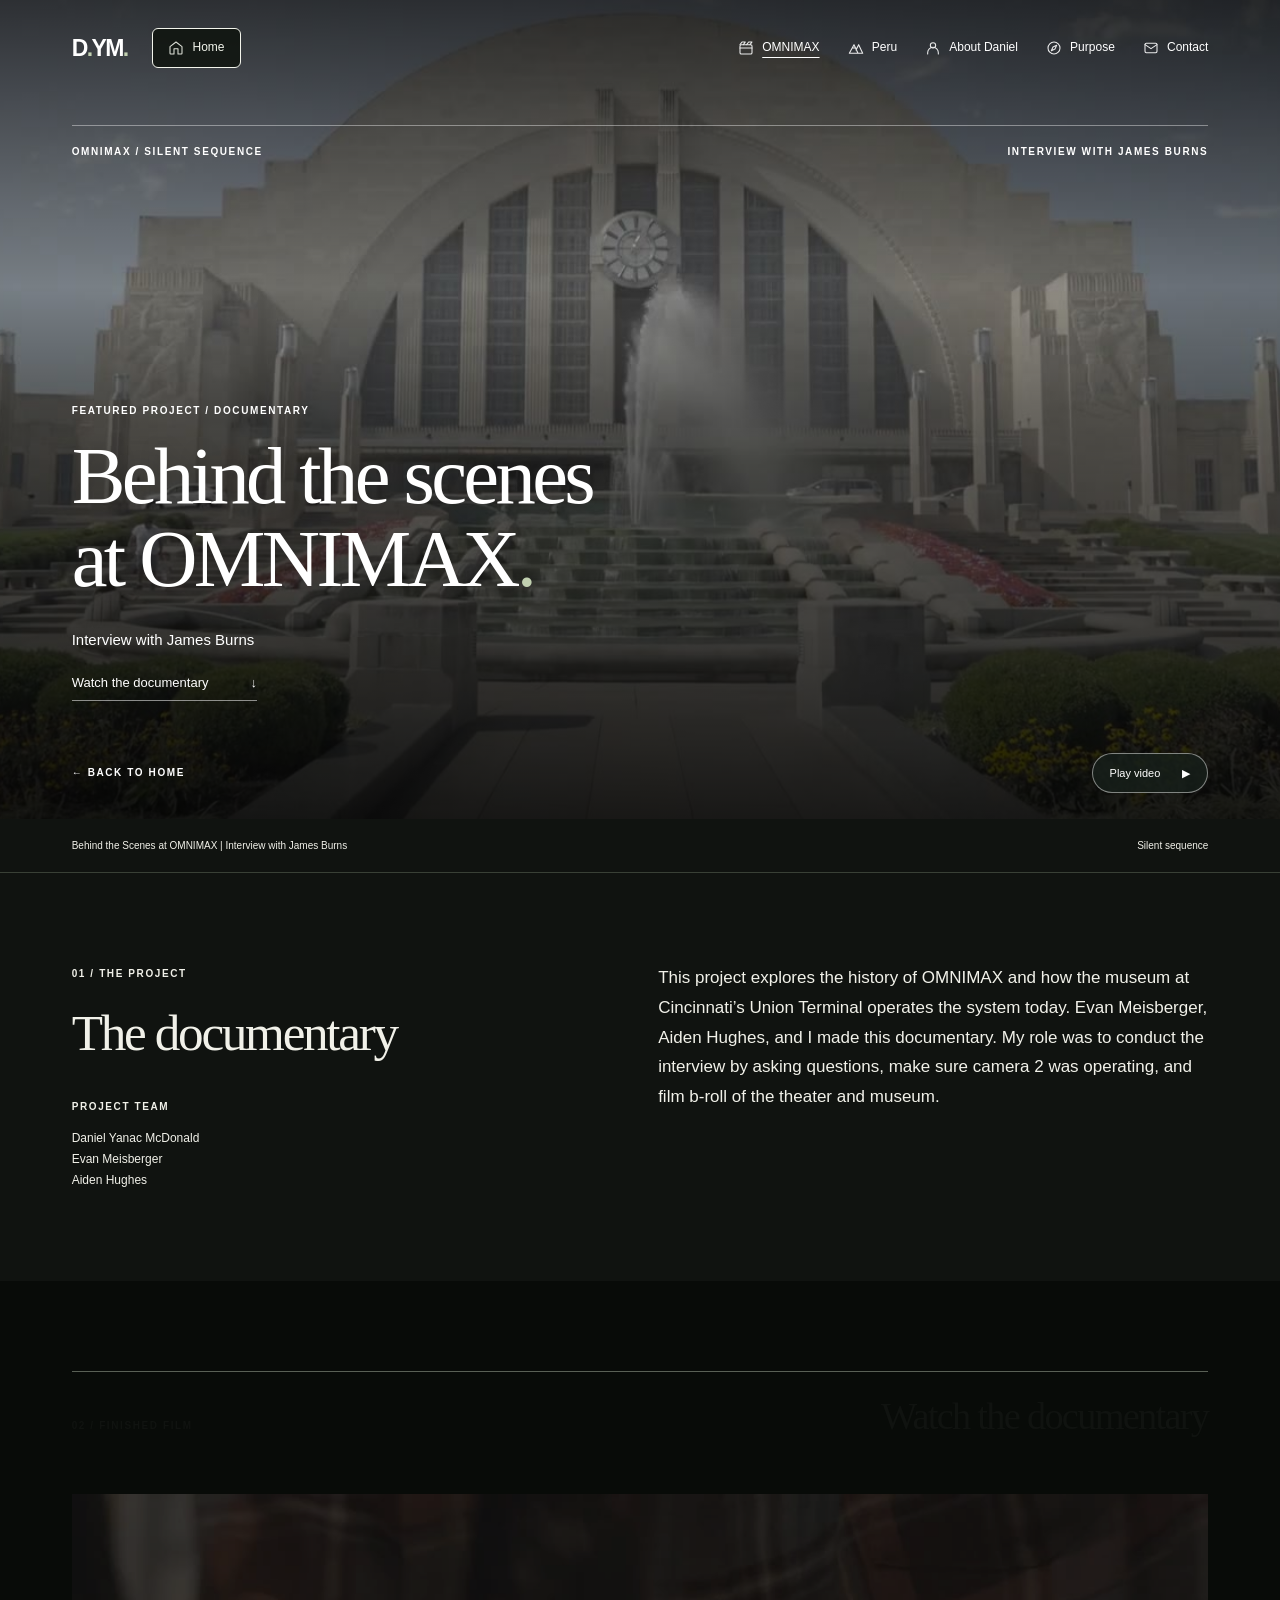
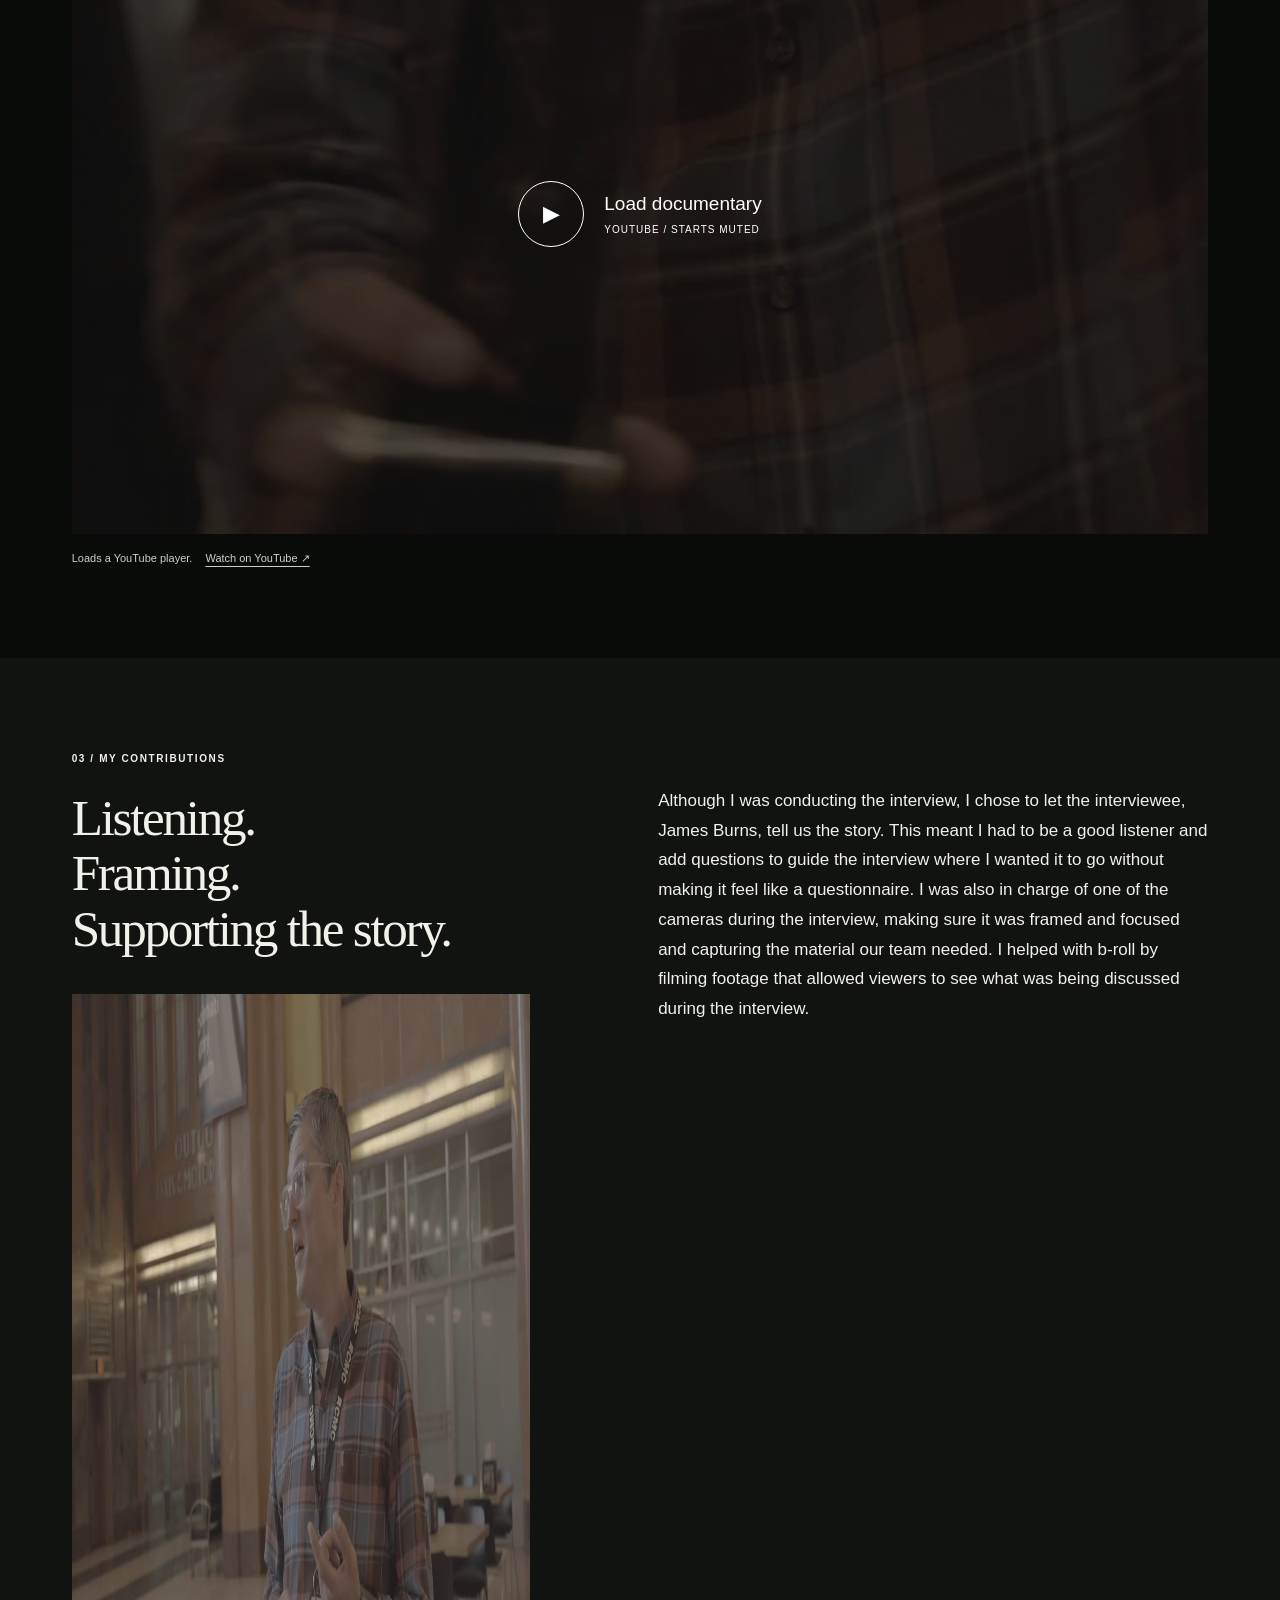
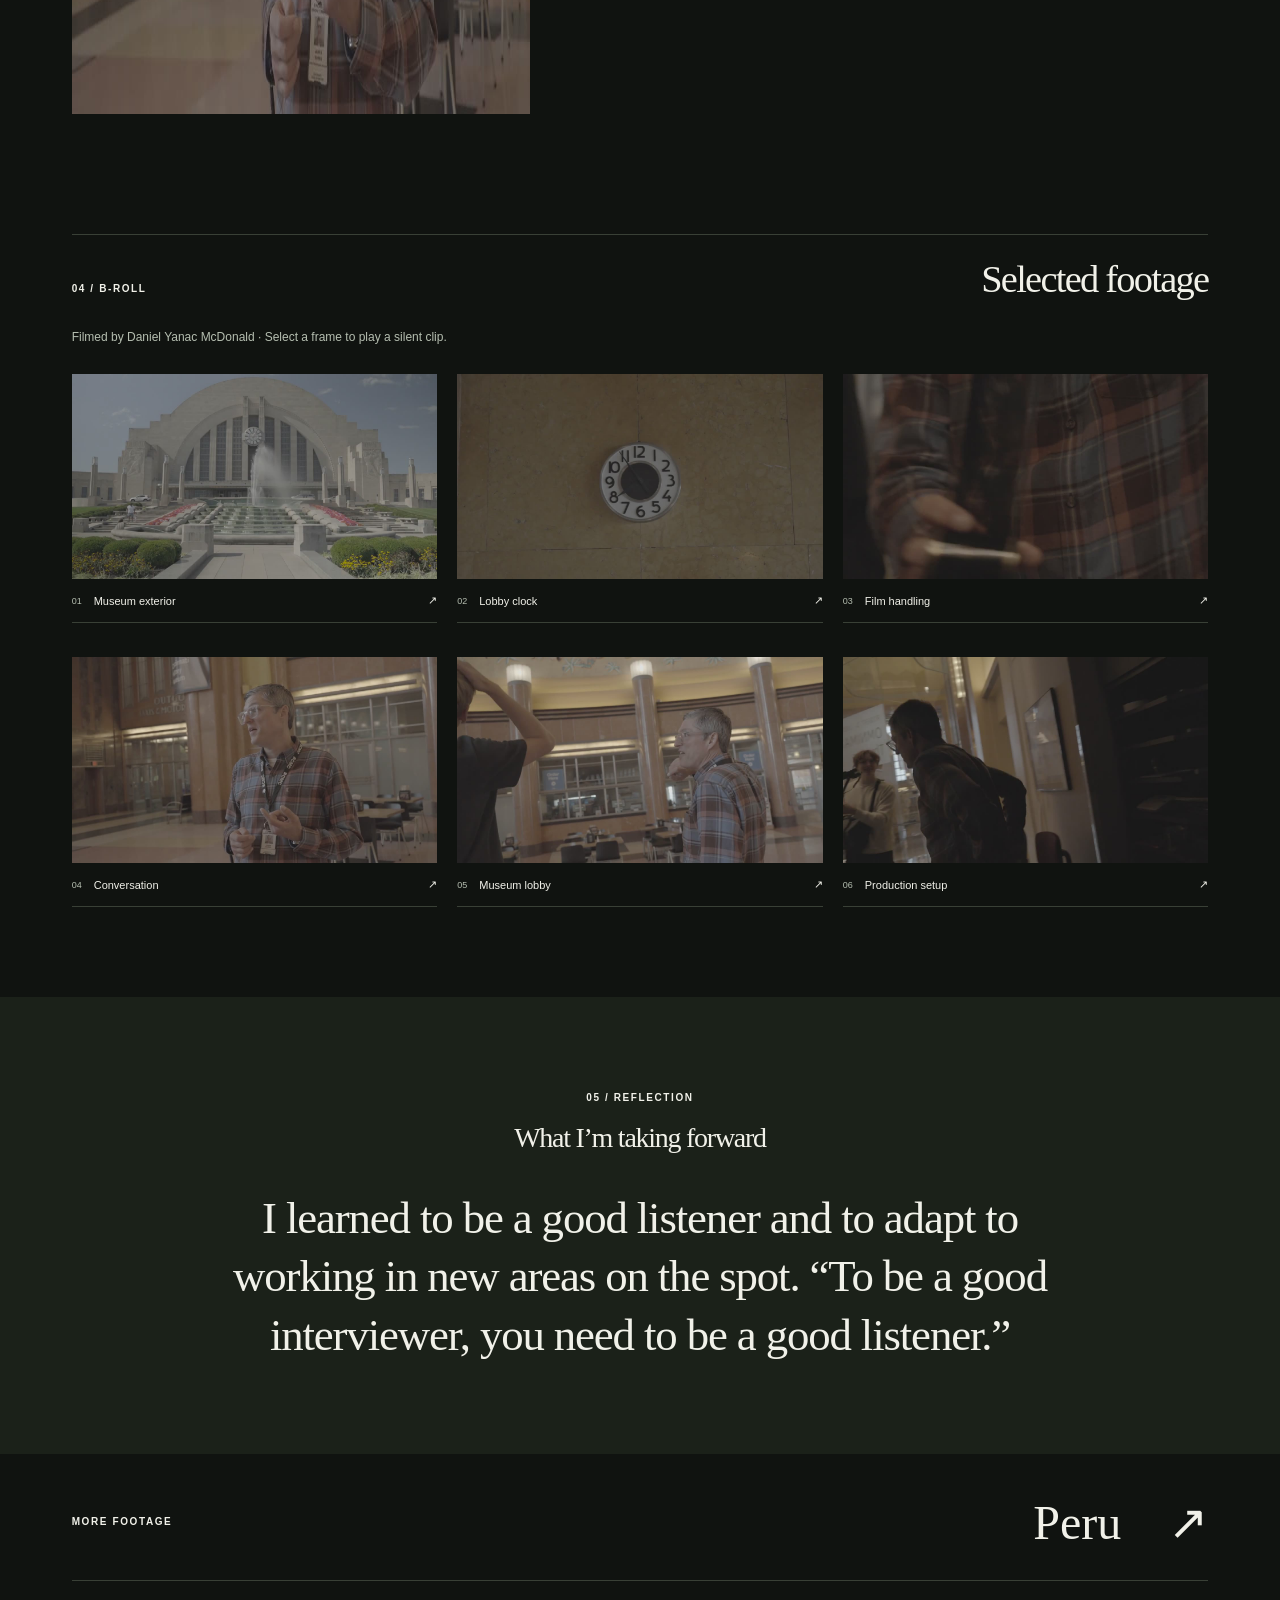
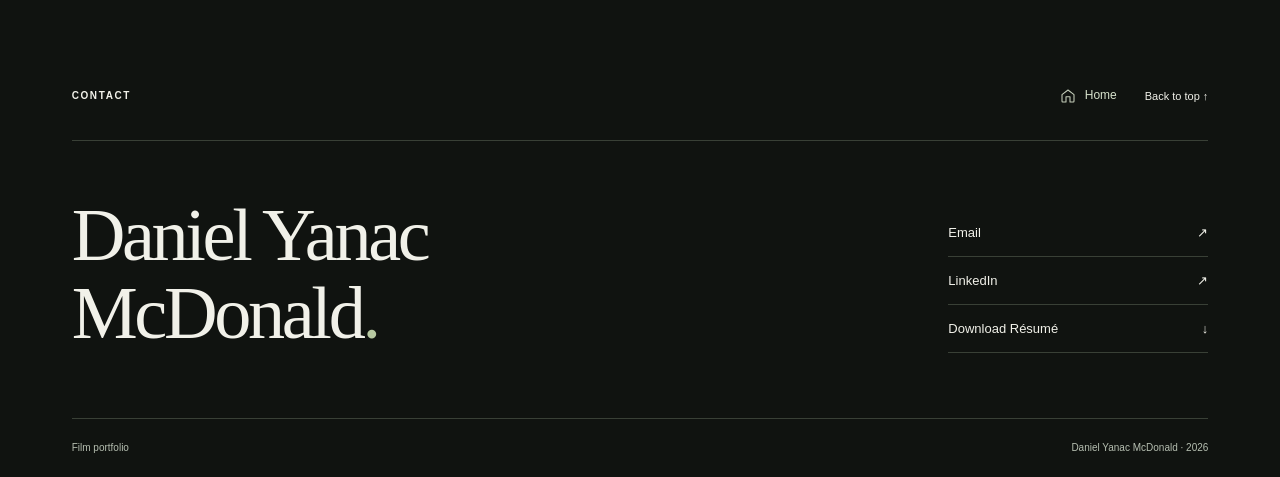
==== commit d82dd1d0: "Add files via upload" ====
--- a/omnimax.html
+++ b/omnimax.html
@@ -13,7 +13,7 @@
   </head>
   <body id="top" class="project-page">
     <a class="skip-link" href="#main">Skip to content</a>
-    <header class="site-header on-paper">
+    <header class="site-header">
       <div class="brand-controls">
       <a class="wordmark" href="index.html" aria-label="Daniel Yanac McDonald, home">D<span class="wordmark-dot">.</span>YM<span class="wordmark-dot">.</span></a>
         <a class="home-link" href="index.html"><svg class="nav-icon" viewBox="0 0 24 24" fill="none" stroke="currentColor" stroke-width="1.6" stroke-linecap="round" stroke-linejoin="round" aria-hidden="true" focusable="false"><path d="m3 10 9-7 9 7v10a1 1 0 0 1-1 1h-5v-8H9v8H4a1 1 0 0 1-1-1V10Z"/></svg><span>Home</span></a>
@@ -27,29 +27,30 @@
       </nav>
     </header>
     <main id="main">
-      <section class="project-intro section-pad">
-        <a class="eyebrow back-link" href="index.html">← Portfolio</a>
-        <div class="project-heading">
-          <div>
-            <p class="eyebrow">
-              Featured project / Documentary
-            </p>
-            <h1>
-              Behind the scenes<br>at OMNIMAX<span class="accent">.</span>
-            </h1>
-            <p class="project-subtitle">
-              Interview with James Burns
-            </p>
-          </div>
-          <a href="#documentary" class="round-link" aria-label="Go to documentary">↓</a>
+      <section class="cinema" aria-labelledby="omnimax-page-title">
+        <video id="opening-film" class="cinema-video" autoplay muted loop playsinline preload="metadata" poster="opening-poster.jpg" aria-label="Silent OMNIMAX sequence: museum exterior, lobby clock, film handling, and conversation.">
+          <source src="opening-sequence.mp4" type="video/mp4">
+        </video>
+        <div class="cinema-shade"></div>
+        <div class="cinema-topline">
+          <span class="eyebrow">OMNIMAX / Silent sequence</span>
+          <span class="eyebrow cinema-location">Interview with James Burns</span>
+        </div>
+        <div class="cinema-title">
+          <p class="eyebrow">Featured project / Documentary</p>
+          <h1 id="omnimax-page-title">Behind the scenes<br>at OMNIMAX<span>.</span></h1>
+          <p class="project-subtitle" style="margin: 0 0 20px;">Interview with James Burns</p>
+          <a class="light-link" href="#documentary">Watch the documentary <span aria-hidden="true">↓</span></a>
+        </div>
+        <div class="cinema-bottom">
+          <a class="eyebrow" href="index.html">← Back to Home</a>
+          <button class="play-toggle" type="button" data-controls="opening-film" aria-label="Pause opening video">Pause video <span aria-hidden="true">Ⅱ</span></button>
         </div>
       </section>
-      <figure class="project-panorama">
-        <img src="omnimax-exterior.jpg" alt="The Cincinnati museum building with its arched facade, fountain, and flower beds." width="1280" height="720">
-        <figcaption>
-          Behind the Scenes at OMNIMAX | Interview with James Burns
-        </figcaption>
-      </figure>
+      <div class="film-caption">
+        <span>Behind the Scenes at OMNIMAX | Interview with James Burns</span>
+        <span>Silent sequence</span>
+      </div>
       <section class="project-story section-pad" aria-labelledby="project-title">
         <div>
           <span class="eyebrow">01 / The project</span>
